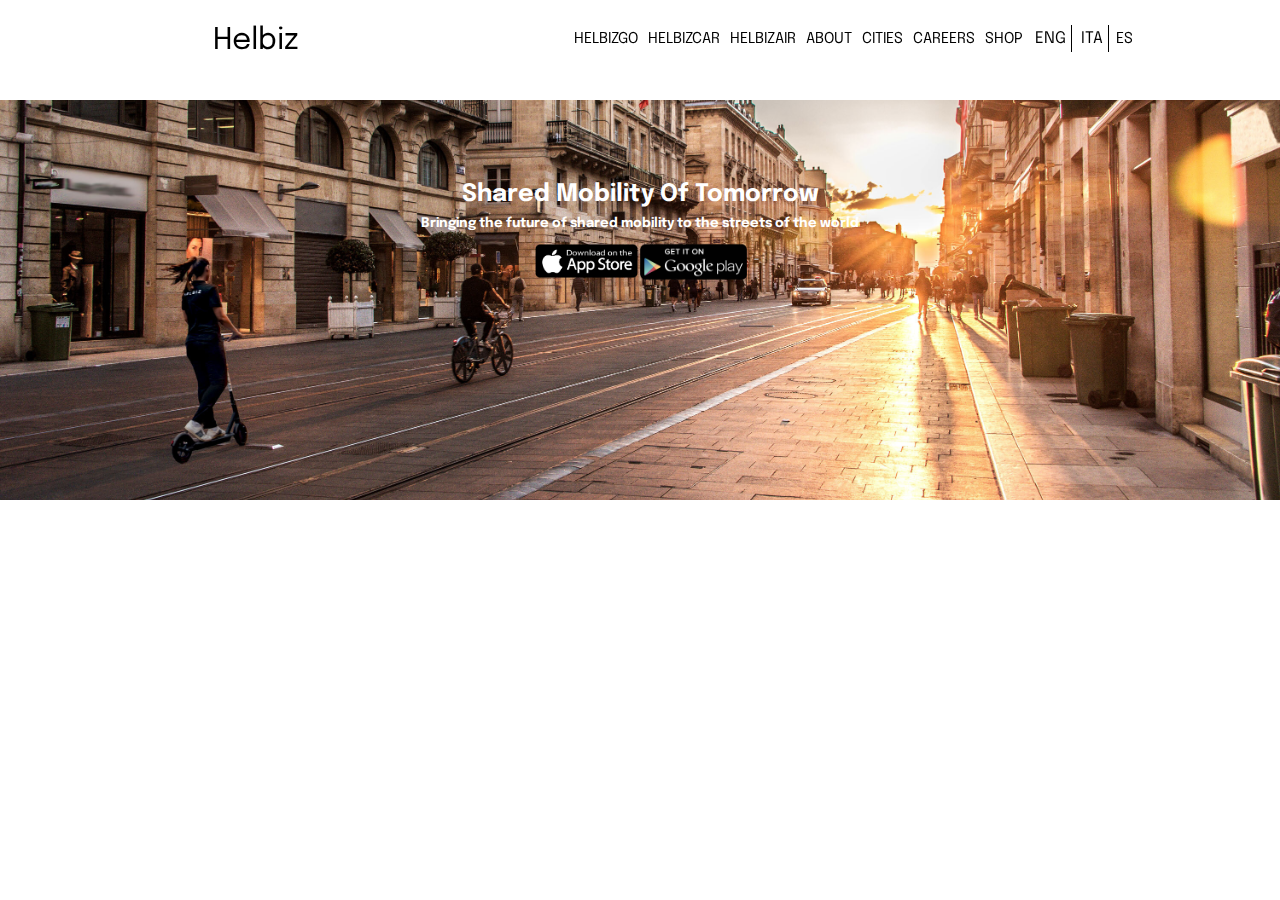
==== index.html @ ba041167 "header jumbotron large" ====
<!DOCTYPE html>
<html lang="en" dir="ltr">
  <head>
    <meta charset="utf-8">
    <meta name="viewport" content="width=device-width, initial-scale=1.0">
    <link rel="stylesheet" href="css/lib/12bool.css">
    <link rel="stylesheet" href="css/style.css">
    <link href="https://fonts.googleapis.com/css2?family=Epilogue:ital,wght@1,300&display=swap" rel="stylesheet">
    <link href="https://fonts.googleapis.com/css2?family=Epilogue:wght@500;700&display=swap" rel="stylesheet">
    <title>Helbiz</title>
  </head>
  <body>

    <!-- inizio -->
    <div class="container-full-width">
      <header>
        <nav id="nav-large" class="centratura1">
          <div class="row">
						<div class="col-xs-3 col-md-3  col-lg-3 ">
              <div id="bottone">
                <a href="#">Helbiz</a>
              </div>
						</div>
						<div class="col-xs-7  col-xs-offset-2 col-md-7 col-md-offset-2 col-lg-7 col-lg-offset-2">
              <div id="list">
                <a href="#listati">HELBIZGO</a>
                <a href="#listati">HELBIZCAR</a>
                <a href="#listati">HELBIZAIR</a>
                <a href="#listati">ABOUT</a>
                <a href="#listati">CITIES</a>
                <a href="#listati">CAREERS</a>
                <a href="#listati">SHOP</a>
                <a href="#listati-bordo">ENG</a>
                <a href="#listati-bordo">ITA</a>
                <a href="#listati">ES</a>
              </div>

            </div>

          </div>
        </nav>

        <!-- jumbotron -->
				<section id="jumbo">
          <div class="row">
						<div class="col-xs-12 col-md-10 col-md-offset-1 col-lg-6 col-lg-offset-3">
              <div id="jumbo-text">
                <h2>Shared Mobility Of Tomorrow</h2>
                <h5>Bringing the future of shared mobility to the streets of the world</h5>
                <div class="row">
                  <div class="col-lg-offset-4 col-lg-2">
                    <div class="jumbo-store">
                      <a href="#store"><img src="img/apple.png" alt="applestore"></a>
                    </div>
                  </div>

                  <div class="col-lg-2">
                    <div class="jumbo-store">
                      <a href="#store"><img src="img/google.png" alt="googleplay"></a>
                    </div>

                  </div>
                </div>
              </div>
            </div>
          </div>
        </section>
      </header>

      <!-- parte principale -->
      <main>

        <!-- sezione prodotti -->
        <section class="centratura2 margin-top">
          <div class="row">
            <div class="col-xs-12  col-md-6  col-lg-6 ">

				    </div>

						<div class="col-xs-12  col-md-6  col-lg-6 ">

			      </div>

					</div>


        </section>


        <!-- sezione smarthphone swipe -->
        <section class="margin-top">
          <div class="row">
            <div class="col-xs-12 col-md-12 col-lg-12">

            </div>

          </div>

          <div class="row">
            <div class="col-xs-12 col-md-12 col-lg-offset-3 col-lg-2">
              <div class="">

              </div>
            </div>

            <div class="col-xs-12 col-md-12 col-lg-2">
              <div class="">

              </div>
            </div>

            <div class="col-xs-12 col-md-12 col-lg-2">



            </div>


          </div>


        </section>

        <!-- sezione pubblicità -->
        <section class="centratura2 margin-top">
          <div class="row">
            <div class="col-xs-12 col-md-12 col-lg-12">

            </div>

            <div class="col-xs-12 col-md-6 col-lg-6">

            </div>

            <div class="col-xs-12 col-md-6 col-lg-6">

            </div>

          </div>
        </section>

        <!-- sezione social -->
        <section class="margin-top">
          <div class="row">
            <div class="col-xs-12 col-md-12 col-lg-12">
              <div class="row">
                <div class="col-xs-offset-2 col-xs-8 col-xs-offset-2 col-md-offset-3 col-md-6 col-md-offset-3 col-lg-offset-4 col-lg-4 col-lg-offset-4">

                </div>
              </div>

            </div>
          </div>
        </section>


        <!-- footer -->
        <footer class="centratura1 margin-top">
          <section>
            <div class="row">
              <div class="col-xs-6 col-md-6 col-lg-3">

              </div>

              <div class="col-xs-6 col-md-6 col-lg-3">

              </div>

              <div class="col-xs-6 col-md-6 col-lg-3">

              </div>

              <div class="col-xs-6 col-md-6 col-lg-3">

              </div>

            </div>

            <div class="row">
              <div class="col-xs-12 col-md-12 col-lg-3">

              </div>

              <div class="col-xs-4 col-md-4 col-lg-3">

              </div>

              <div class="col-xs-4 col-md-4 col-lg-3">

              </div>

              <div class="col-xs-4 col-md-4 col-lg-3">

              </div>

            </div>

            <div class="row">
              <div class="col-xs-offset-4 col-xs-2 col-md-offset-4 col-md-2 col-lg-offset-4 col-lg-2 ">

              </div>

              <div class="col-xs-2 col-md-2 col-lg-2 ">

              </div>

            </div>

          </section>
        </footer>

        <!-- fine -->

      </main>

    </div>

  </body>
</html>
---- css/lib/12bool.css ----
/* regole generali container */

.container {
  max-width: 1170px;
  margin: 0 auto;
}

.container-full-width {
  width: 100%;
}

/* regole clearfix, da aplplicare ad ogni .row */

.row::after {
  content: "";
  display: table;
  clear: both;
}


/* regole generali float per ogni colonna */
[class*="col-"] {
  float: left;
}

@media all and (max-width: 768px){
 .col-xs-1 {
   width: calc((100% / 12) * 1);
  }

 .col-xs-2 {
   width: calc((100% / 12) * 2);
  }

 .col-xs-3 {
   width: calc((100% / 12) * 3);
  }

 .col-xs-4 {
   width: calc((100% / 12) * 4);
  }

 .col-xs-5 {
   width: calc((100% / 12) * 5);
  }

 .col-xs-6 {
   width: calc((100% / 12) * 6);
  }

 .col-xs-7 {
   width: calc((100% / 12) * 7);
  }

 .col-xs-8 {
   width: calc((100% / 12) * 8);
  }

 .col-xs-9 {
   width: calc((100% / 12) * 9);
  }

 .col-xs-10 {
   width: calc((100% / 12) * 10);
  }

 .col-xs-11 {
   width: calc((100% / 12) * 11);
  }

 .col-xs-12 {
   width: calc((100% / 12) * 12);
  }



 /* regole di offset */

 .col-xs-offset-1 {
   margin-left: calc((100% / 12) * 1);
  }

 .col-xs-offset-2 {
   margin-left: calc((100% / 12) * 2);
  }

 .col-xs-offset-3 {
   margin-left: calc((100% / 12) * 3);
  }

 .col-xs-offset-4 {
   margin-left: calc((100% / 12) * 4);
  }

 .col-xs-offset-5 {
   margin-left: calc((100% / 12) * 5);
  }

 .col-xs-offset-6 {
   margin-left: calc((100% / 12) * 6);
  }

 .col-xs-offset-7 {
   margin-left: calc((100% / 12) * 7);
  }

 .col-xs-offset-8 {
   margin-left: calc((100% / 12) * 8);
  }

 .col-xs-offset-9 {
   margin-left: calc((100% / 12) * 9);
  }

 .col-xs-offset-10 {
   margin-left: calc((100% / 12) * 10);
  }

 .col-xs-offset-11 {
   margin-left: calc((100% / 12) * 11);
  }

 .col-xs-offset-12 {
   margin-left: calc((100% / 12) * 12);
  }

}

 /* media query md */
 @media all and (min-width: 769px) and (max-width: 992px){

   .col-md-1 {
     width: calc((100% / 12) * 1);
   }

   .col-md-2 {
     width: calc((100% / 12) * 2);
   }

   .col-md-3 {
     width: calc((100% / 12) * 3);
   }

   .col-md-4 {
     width: calc((100% / 12) * 4);
   }

   .col-md-5 {
     width: calc((100% / 12) * 5);
   }

   .col-md-6 {
     width: calc((100% / 12) * 6);
   }

   .col-md-7 {
     width: calc((100% / 12) * 7);
   }

   .col-md-8 {
     width: calc((100% / 12) * 8);
   }

   .col-md-9 {
     width: calc((100% / 12) * 9);
   }

   .col-md-10 {
     width: calc((100% / 12) * 10);
   }

   .col-md-11 {
     width: calc((100% / 12) * 11);
   }

   .col-md-12 {
     width: calc((100% / 12) * 12);
   }



   /* regole di offset md */

   .col-md-offset-1 {
     margin-left: calc((100% / 12) * 1);
   }

   .col-md-offset-2 {
     margin-left: calc((100% / 12) * 2);
   }

   .col-md-offset-3 {
     margin-left: calc((100% / 12) * 3);
   }

   .col-md-offset-4 {
     margin-left: calc((100% / 12) * 4);
   }

   .col-md-offset-5 {
     margin-left: calc((100% / 12) * 5);
   }

   .col-md-offset-6 {
     margin-left: calc((100% / 12) * 6);
   }

   .col-md-offset-7 {
     margin-left: calc((100% / 12) * 7);
   }

   .col-md-offset-8 {
     margin-left: calc((100% / 12) * 8);
   }

   .col-md-offset-9 {
     margin-left: calc((100% / 12) * 9);
   }

   .col-md-offset-10 {
     margin-left: calc((100% / 12) * 10);
   }

   .col-md-offset-11 {
     margin-left: calc((100% / 12) * 11);
   }

   .col-md-offset-12 {
     margin-left: calc((100% / 12) * 12);
   }

}
  /* media query lg*/

  @media all and (min-width: 993px){

  .col-lg-1 {
    width: calc((100% / 12) * 1);
  }

  .col-lg-2 {
    width: calc((100% / 12) * 2);
  }

  .col-lg-3 {
    width: calc((100% / 12) * 3);
  }

  .col-lg-4 {
    width: calc((100% / 12) * 4);
  }

  .col-lg-5 {
    width: calc((100% / 12) * 5);
  }

  .col-lg-6 {
    width: calc((100% / 12) * 6);
  }

  .col-lg-7 {
    width: calc((100% / 12) * 7);
  }

  .col-lg-8 {
    width: calc((100% / 12) * 8);
  }

  .col-lg-9 {
    width: calc((100% / 12) * 9);
  }


  .col-lg-10 {
    width: calc((100% / 12) * 10);
  }

  .col-lg-11 {
    width: calc((100% / 12) * 11);
  }

  .col-lg-12 {
    width: calc((100% / 12) * 12);
  }


  /* regole di offset lg */
  .col-lg-offset-1 {
    margin-left: calc((100% / 12) * 1);
  }

  .col-lg-offset-2 {
    margin-left: calc((100% / 12) * 2);
  }

  .col-lg-offset-3 {
    margin-left: calc((100% / 12) * 3);
  }

  .col-lg-offset-4 {
    margin-left: calc((100% / 12) * 4);
  }

  .col-lg-offset-5 {
    margin-left: calc((100% / 12) * 5);
  }

  .col-lg-offset-6 {
    margin-left: calc((100% / 12) * 6);
  }

  .col-lg-offset-7 {
    margin-left: calc((100% / 12) * 7);
  }

  .col-lg-offset-8 {
    margin-left: calc((100% / 12) * 8);
  }

  .col-lg-offset-9 {
    margin-left: calc((100% / 12) * 9);
  }

  .col-lg-offset-10 {
    margin-left: calc((100% / 12) * 10);
  }

  .col-lg-offset-11 {
    margin-left: calc((100% / 12) * 11);
  }

  .col-lg-offset-12 {
    margin-left: calc((100% / 12) * 12);
  }

}
---- css/style.css ----
*{
  margin: 0;
  padding: 0;
  box-sizing: border-box;
}

body {
  font-family: 'Epilogue', sans-serif
}
/* debug */
[class*="col-"] {
  /* background-color: pink; */
  /* min-height: 100px; */
  /* border: 1px solid black; */
}

/* per centrare footer e header */
.centratura1{
  padding: 0 10%;
}

.centratura2 {
  padding: 0 5%;
}

.margin-top{
  margin-top: 3%;
}

/* nav fisso */
#nav-large {
  position: fixed;
  top: 0;
  left: 0;
  width: 100%;
  z-index: 900;
}


/* Header */

/* per nav fisso */
header {
  padding-top: 100px;
}

/* link helbiz */

#bottone {
  padding-top: 25px;
  font-size: 30px;
  text-align: center;
}

a {
  text-decoration: none;
  color: black;
  font-family: 'Epilogue', sans-serif;
}

#list {
  padding-top: 30px;
  text-align: center;
}

a[href="#listati"] {
  margin: 0 3px;
  font-size: 15px;
}

a[href="#listati-bordo"] {
  border-right: 1px solid black;
  padding: 5px;
}

/* jumbotron */
#jumbo {
  padding-top: 50px;
  min-height: 400px;
  background-image: url("../img/jumbo.jpg");
  background-size: cover;
  background-position: center;
}

#jumbo-text {
  color: white;
  text-align: center;
  margin: 5% 0;
}

#jumbo-text h5 {
  margin-top: 10px;
}

.jumbo-store {
  margin: 10% 0;
}
a[href="#store"] > img {
  max-width: 100%;
}
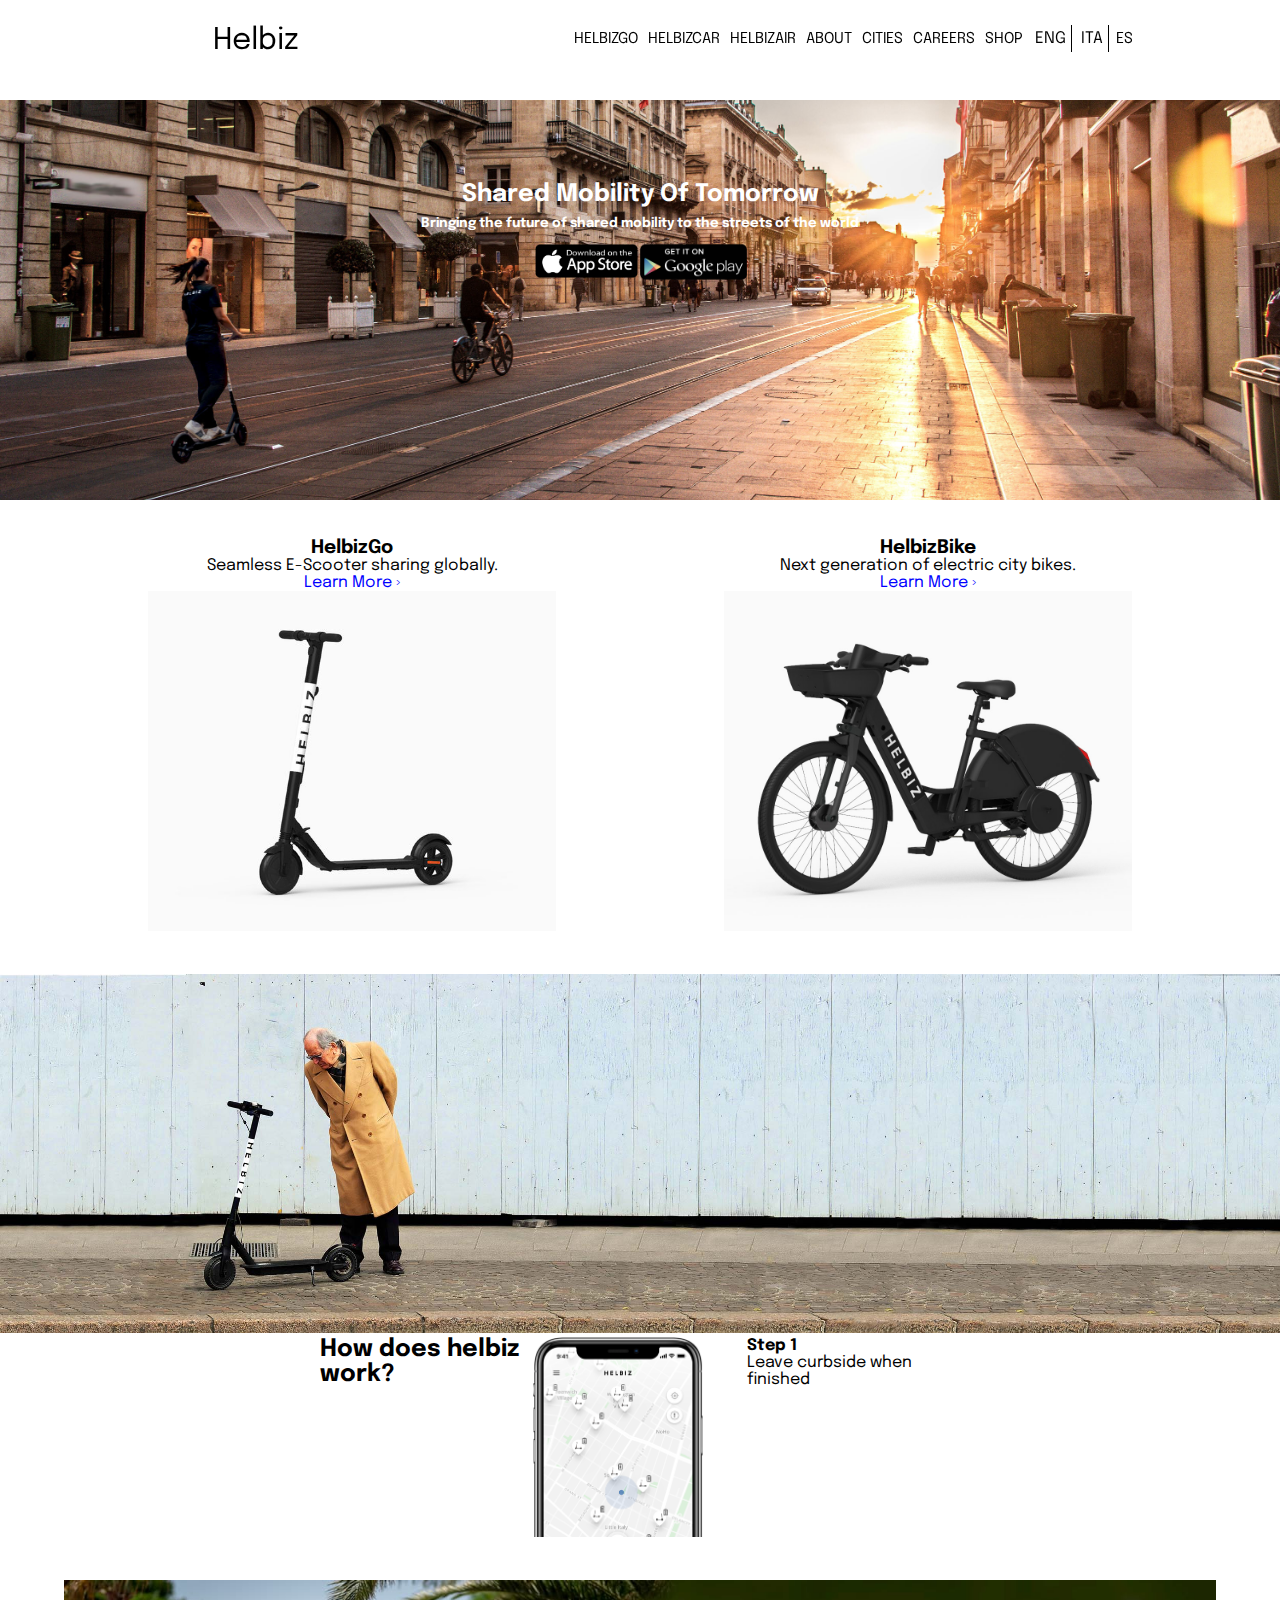
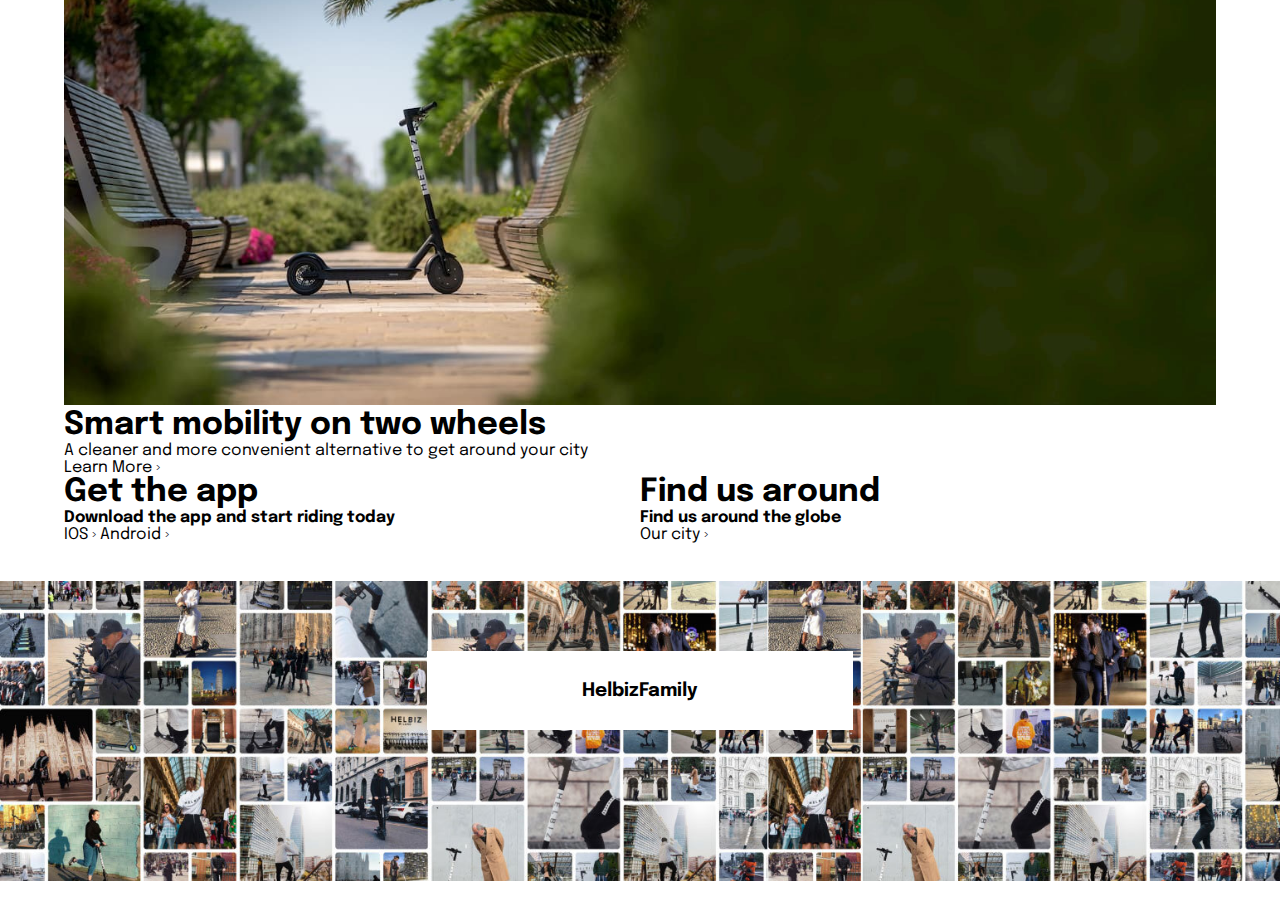
==== commit fa1321a8: "parte pubblicità, social e prodotti generale" ====
--- a/index.html
+++ b/index.html
@@ -74,10 +74,22 @@
         <section class="centratura2 margin-top">
           <div class="row">
             <div class="col-xs-12  col-md-6  col-lg-6 ">
+              <div class="prodotti">
+                <h3>HelbizGo</h3>
+                <span>Seamless E-Scooter sharing globally.</span>
+                <a href="#prodotti">Learn More &rsaquo;</a>
+                <img src="img/monopattino.jpg" alt="helbizgo">
+              </div>
 
 				    </div>
 
 						<div class="col-xs-12  col-md-6  col-lg-6 ">
+              <div class="prodotti">
+                <h3>HelbizBike</h3>
+                <span>Next generation of electric city bikes.</span>
+                <a href="#prodotti">Learn More &rsaquo;</a>
+                <img src="img/bici.jpg" alt="HelbizBike">
+              </div>
 
 			      </div>
 
@@ -91,6 +103,9 @@
         <section class="margin-top">
           <div class="row">
             <div class="col-xs-12 col-md-12 col-lg-12">
+              <div id="phone-swipe-top">
+                <img src="img/anziano.jpg" alt="HelbizGo">
+              </div>
 
             </div>
 
@@ -98,26 +113,26 @@
 
           <div class="row">
             <div class="col-xs-12 col-md-12 col-lg-offset-3 col-lg-2">
-              <div class="">
-
+              <div class="phone-swipe">
+                <h2>How does helbiz work?</h2>
               </div>
             </div>
 
             <div class="col-xs-12 col-md-12 col-lg-2">
-              <div class="">
-
+              <div class="phone-swipe">
+                <img src="img/iphone.png" alt="iphone-helbiz">
               </div>
             </div>
 
             <div class="col-xs-12 col-md-12 col-lg-2">
-
-
-
-            </div>
-
-
-          </div>
-
+              <div class="phone-swipe">
+                <h4>Step 1</h4>
+                <span>Leave curbside when finished</span>
+              </div>
+
+            </div>
+
+          </div>
 
         </section>
 
@@ -125,14 +140,34 @@
         <section class="centratura2 margin-top">
           <div class="row">
             <div class="col-xs-12 col-md-12 col-lg-12">
+              <div id="pubblicità-top">
+                <img src="img/scooter.jpg" alt="HelbizGo">
+                <div class="pubblicità-text">
+                  <h1>Smart mobility on two wheels</h1>
+                  <p>A cleaner and more convenient alternative to get around your city
+                  </p>
+                  <a href="#pubblicità">Learn More &rsaquo;</a>
+                </div>
+              </div>
 
             </div>
 
             <div class="col-xs-12 col-md-6 col-lg-6">
+              <div class="pubblicità-bottom">
+                <h1>Get the app</h1>
+                <h4>Download the app and start riding today</h4>
+                <a href="#pubblicità">IOS &rsaquo;</a>
+                <a href="#pubblicità">Android &rsaquo;</a>
+              </div>
 
             </div>
 
             <div class="col-xs-12 col-md-6 col-lg-6">
+              <div class="pubblicità-bottom">
+                <h1>Find us around</h1>
+                <h4>Find us around the globe</h4>
+                <a href="#pubblicità">Our city &rsaquo;</a>
+              </div>
 
             </div>
 
@@ -142,10 +177,16 @@
         <!-- sezione social -->
         <section class="margin-top">
           <div class="row">
-            <div class="col-xs-12 col-md-12 col-lg-12">
-              <div class="row">
+            <!-- <div class="col-xs-12 col-md-12 col-lg-12">
+              <div id="pachwork">
+                <img src="img/pachwork.jpg" alt="Helbizfamily">
+              </div> -->
+              <div class="row pachwork">
                 <div class="col-xs-offset-2 col-xs-8 col-xs-offset-2 col-md-offset-3 col-md-6 col-md-offset-3 col-lg-offset-4 col-lg-4 col-lg-offset-4">
-
+                  <div class="pachwork-text">
+                    <h3> HelbizFamily</h3>
+                    <!-- inserire icone social -->
+                  </div>
                 </div>
               </div>
 
--- a/css/style.css
+++ b/css/style.css
@@ -98,3 +98,49 @@
 a[href="#store"] > img {
   max-width: 100%;
 }
+
+.prodotti {
+  text-align: center;
+}
+
+a[href="#prodotti"] {
+  display: block;
+  color: blue;
+}
+
+.prodotti > img {
+  max-height: 340px;
+}
+
+/* section phone swipe */
+
+#phone-swipe-top > img {
+  max-width: 100%;
+}
+.phone-swipe > img {
+  max-height: 200px;
+}
+
+
+/* sezione pubblicità */
+
+#pubblicità-top > img {
+  max-width: 100%;
+}
+
+
+/* sezione pachwork */
+
+.pachwork{
+  background-image: url("../img/pachwork.jpg");
+  background-position: center;
+  background-size: cover;
+  height: 300px;
+}
+
+.pachwork-text {
+  background-color: white;
+  margin-top: 70px;
+  padding: 30px 0;
+  text-align: center;
+}
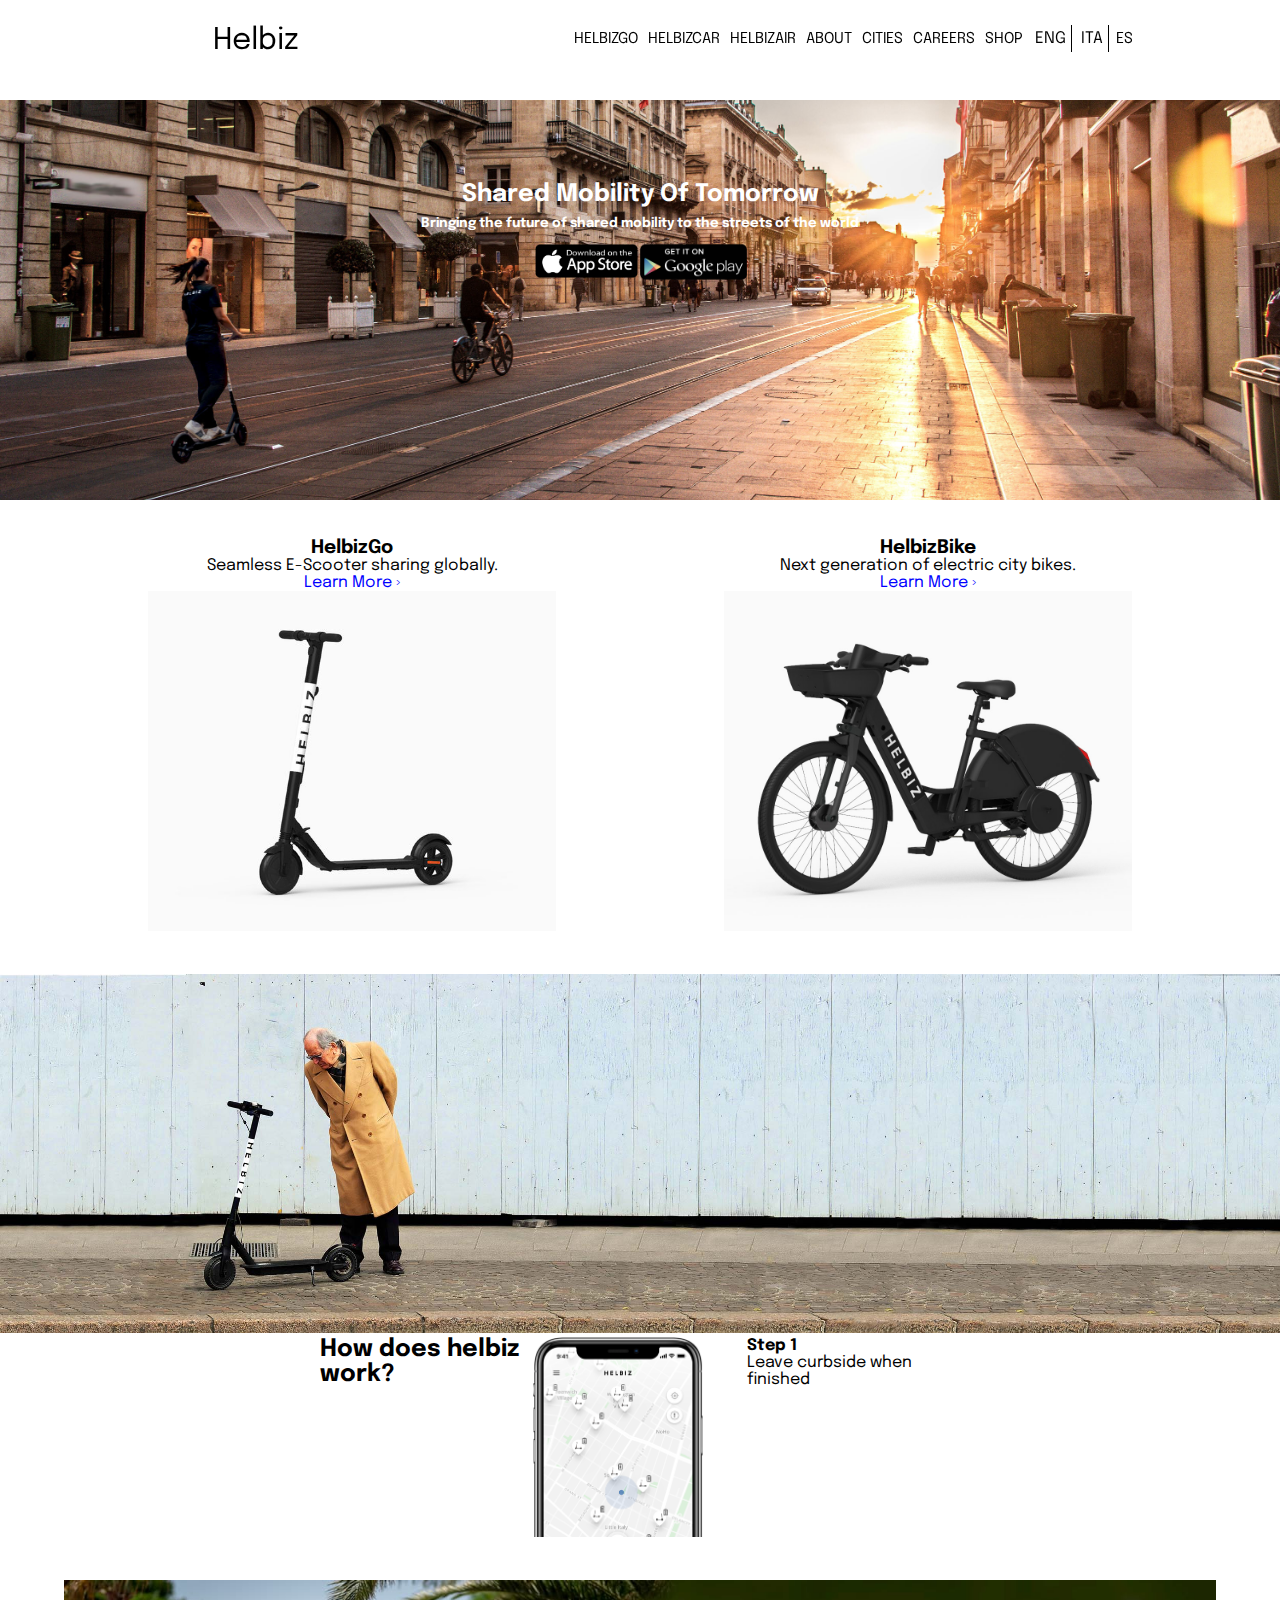
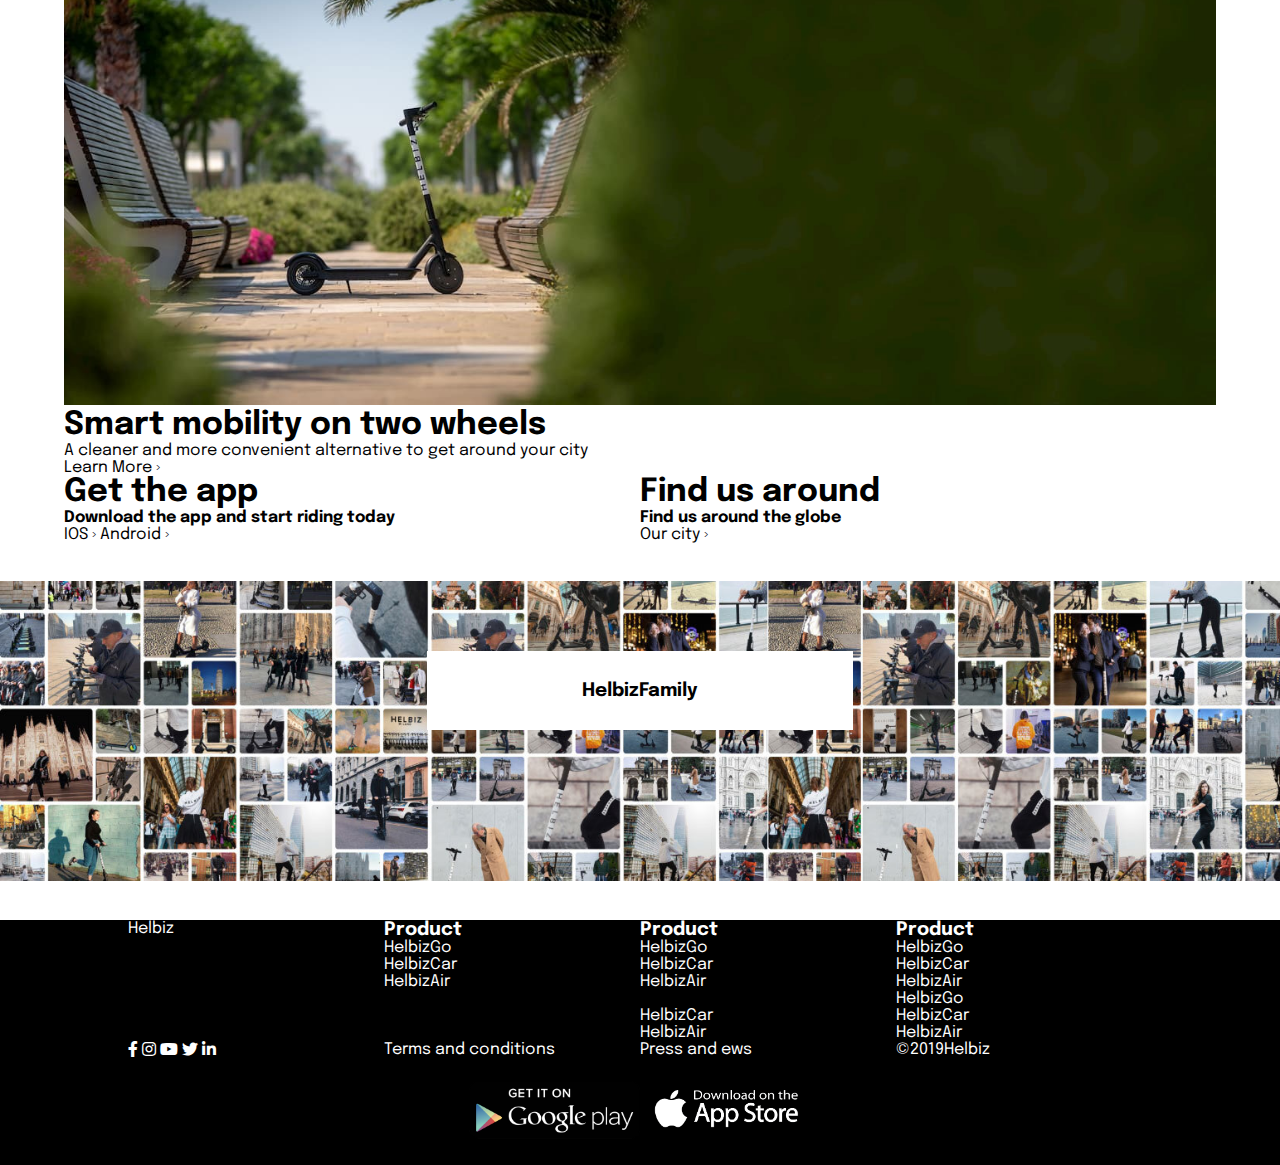
==== commit f0007af5: "footer generale" ====
--- a/index.html
+++ b/index.html
@@ -7,6 +7,7 @@
     <link rel="stylesheet" href="css/style.css">
     <link href="https://fonts.googleapis.com/css2?family=Epilogue:ital,wght@1,300&display=swap" rel="stylesheet">
     <link href="https://fonts.googleapis.com/css2?family=Epilogue:wght@500;700&display=swap" rel="stylesheet">
+        <link rel="stylesheet" href="https://cdnjs.cloudflare.com/ajax/libs/font-awesome/5.13.0/css/all.min.css">
     <title>Helbiz</title>
   </head>
   <body>
@@ -200,18 +201,45 @@
           <section>
             <div class="row">
               <div class="col-xs-6 col-md-6 col-lg-3">
-
-              </div>
-
-              <div class="col-xs-6 col-md-6 col-lg-3">
-
-              </div>
-
-              <div class="col-xs-6 col-md-6 col-lg-3">
-
-              </div>
-
-              <div class="col-xs-6 col-md-6 col-lg-3">
+                <div id="bottone-footer">
+                  <a href="#footer-button">Helbiz</a>
+                </div>
+              </div>
+
+              <div class="col-xs-6 col-md-6 col-lg-3">
+                <div class="footer-list">
+                  <h3>Product</h3>
+                  <a href="#lista2">HelbizGo</a>
+                  <a href="#lista2">HelbizCar</a>
+                  <a href="#lista2">HelbizAir</a>
+
+                </div>
+
+              </div>
+
+              <div class="col-xs-6 col-md-6 col-lg-3">
+                <div class="footer-list">
+                  <h3>Product</h3>
+                  <a href="#lista2">HelbizGo</a>
+                  <a href="#lista2">HelbizCar</a>
+                  <a href="#lista2">HelbizAir</a>
+                  <a href="lista2">HelbizGo</a>
+                  <a href="#lista2">HelbizCar</a>
+                  <a href="#lista2">HelbizAir</a>
+                </div>
+
+              </div>
+
+              <div class="col-xs-6 col-md-6 col-lg-3">
+                <div class="footer-list">
+                  <h3>Product</h3>
+                  <a href="#lista2">HelbizGo</a>
+                  <a href="#lista2">HelbizCar</a>
+                  <a href="#lista2">HelbizAir</a>
+                  <a href="#lista2">HelbizGo</a>
+                  <a href="#lista2">HelbizCar</a>
+                  <a href="#lista2">HelbizAir</a>
+                </div>
 
               </div>
 
@@ -219,30 +247,40 @@
 
             <div class="row">
               <div class="col-xs-12 col-md-12 col-lg-3">
-
+                <div>
+                  <i class="fab fa-facebook-f"></i>
+                  <i class="fab fa-instagram"></i>
+                  <i class="fab fa-youtube"></i>
+                  <i class="fab fa-twitter"></i>
+                  <i class="fab fa-linkedin-in"></i>
+                </div>
               </div>
 
               <div class="col-xs-4 col-md-4 col-lg-3">
-
+                <a href="#lista3">Terms and conditions</a>
               </div>
 
               <div class="col-xs-4 col-md-4 col-lg-3">
-
+                <a href="#lista3">Press and ews</a>
               </div>
 
               <div class="col-xs-4 col-md-4 col-lg-3">
-
+                <a href="#lista3">&copy;2019Helbiz</a>
               </div>
 
             </div>
 
             <div class="row">
               <div class="col-xs-offset-4 col-xs-2 col-md-offset-4 col-md-2 col-lg-offset-4 col-lg-2 ">
-
+                <div class="jumbo-store">
+                  <a href="#store"><img src="img/google.png" alt="googleplay"></a>
+                </div>
               </div>
 
               <div class="col-xs-2 col-md-2 col-lg-2 ">
-
+                <div class="jumbo-store">
+                  <a href="#store"><img src="img/apple.png" alt="applestore"></a>
+                </div>
               </div>
 
             </div>
--- a/css/style.css
+++ b/css/style.css
@@ -144,3 +144,22 @@
   padding: 30px 0;
   text-align: center;
 }
+
+/* footer */
+footer {
+  background-color: black;
+  color: white;
+}
+a[href="#footer-button"] {
+  color: white;
+}
+
+a[href="#lista2"] {
+  display: block;
+  color: white;
+}
+
+a[href="#lista3"] {
+  color: white;
+  
+}
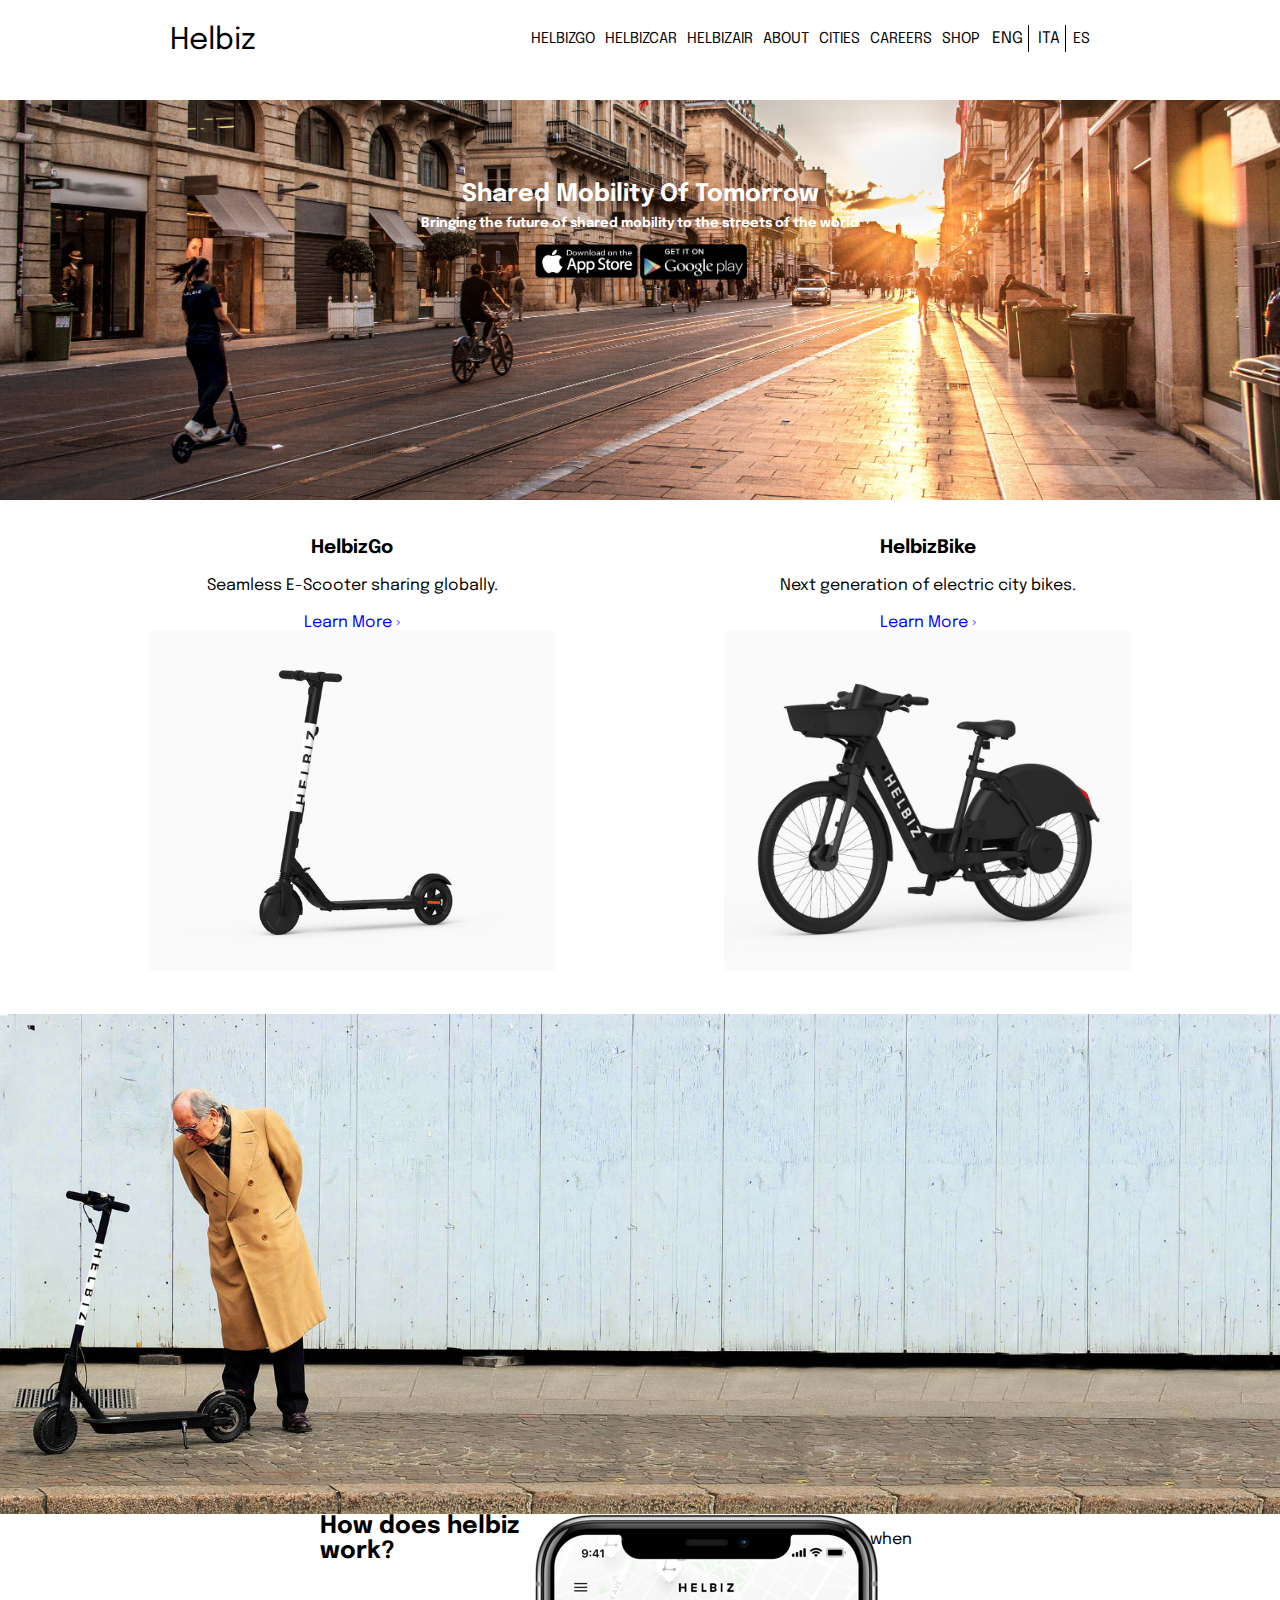
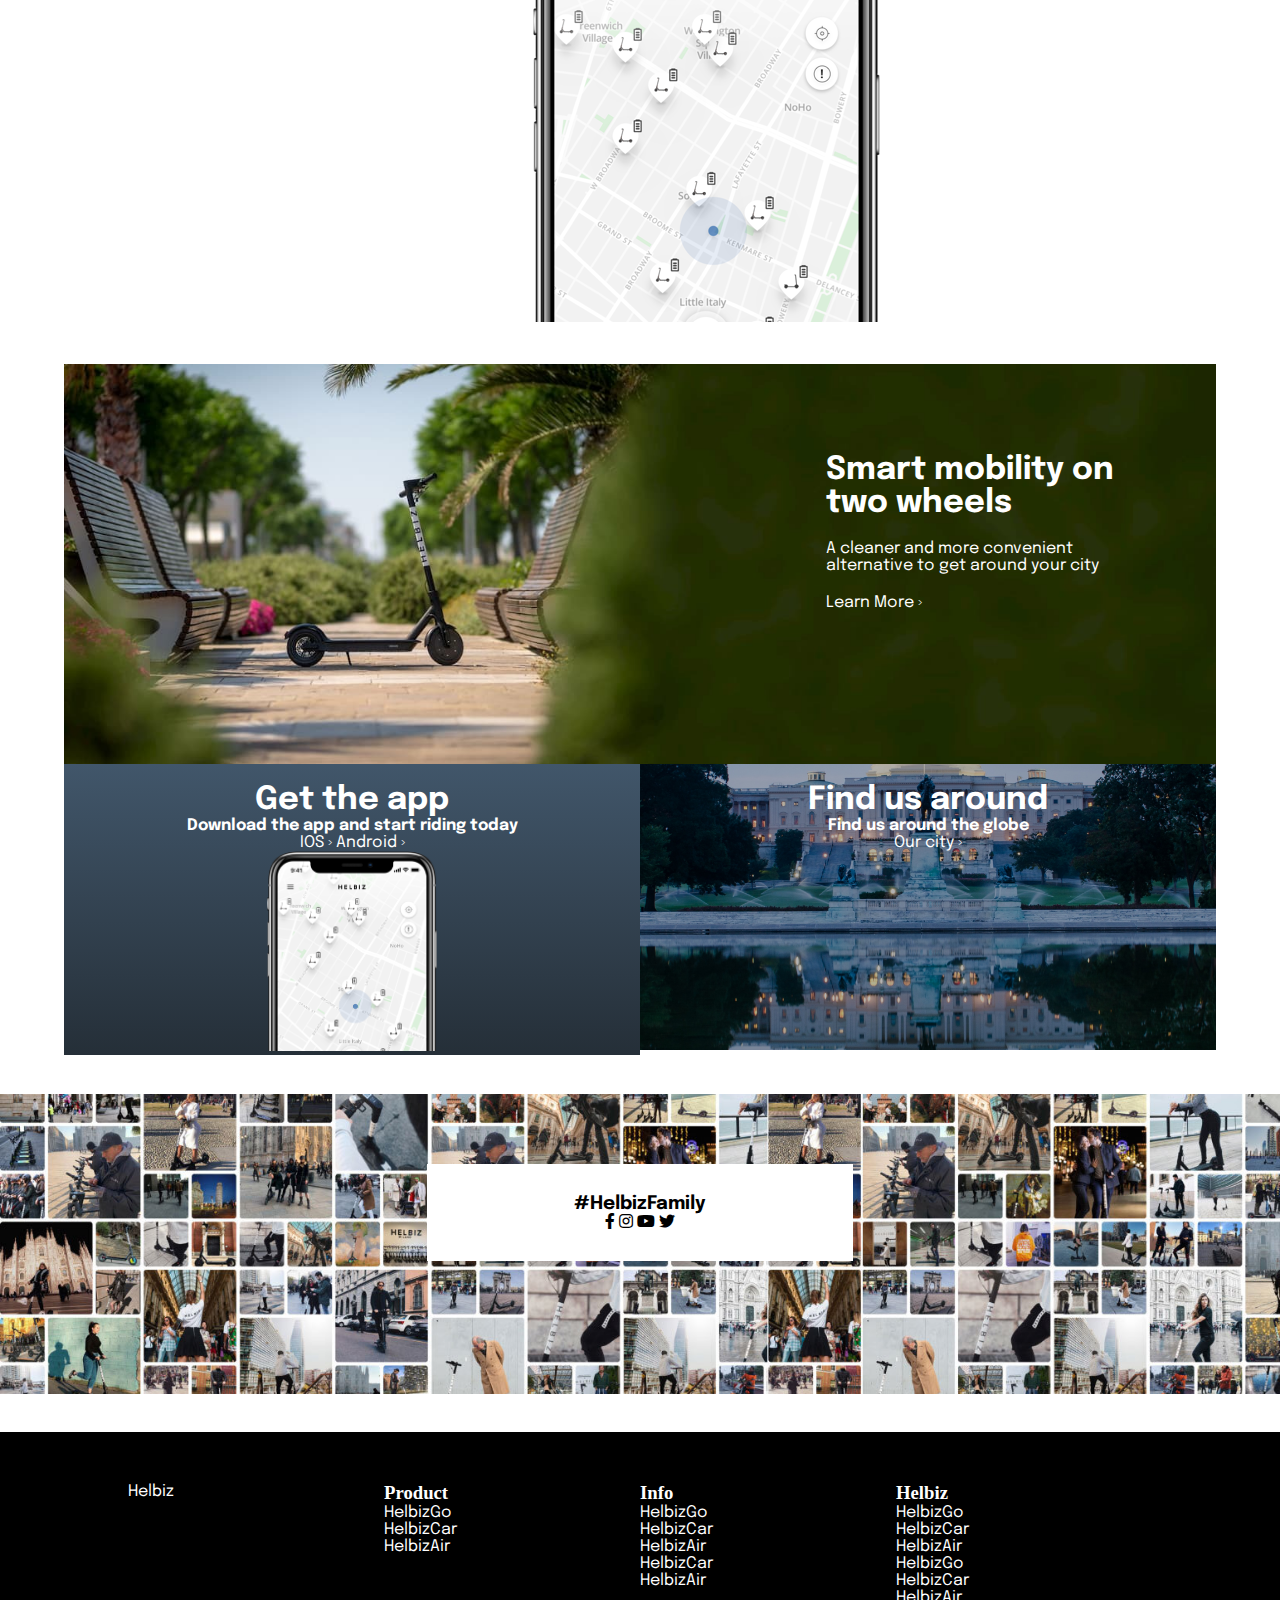
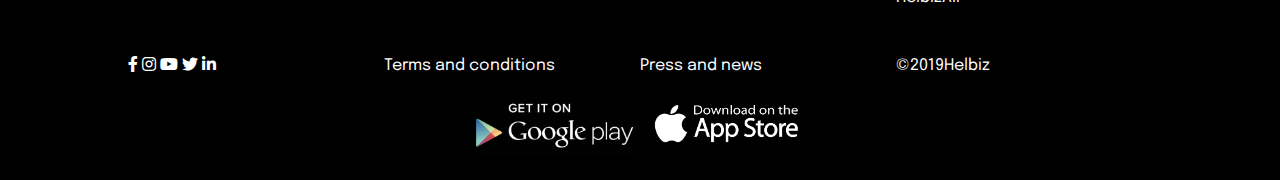
==== commit c2b1d882: "aggiustamenti vari" ====
--- a/index.html
+++ b/index.html
@@ -17,12 +17,12 @@
       <header>
         <nav id="nav-large" class="centratura1">
           <div class="row">
-						<div class="col-xs-3 col-md-3  col-lg-3 ">
+						<div class="col-xs-2 col-md-2  col-lg-2 ">
               <div id="bottone">
                 <a href="#">Helbiz</a>
               </div>
 						</div>
-						<div class="col-xs-7  col-xs-offset-2 col-md-7 col-md-offset-2 col-lg-7 col-lg-offset-2">
+						<div class="col-xs-8  col-xs-offset-2 col-md-8 col-md-offset-2 col-lg-8 col-lg-offset-2">
               <div id="list">
                 <a href="#listati">HELBIZGO</a>
                 <a href="#listati">HELBIZCAR</a>
@@ -105,7 +105,6 @@
           <div class="row">
             <div class="col-xs-12 col-md-12 col-lg-12">
               <div id="phone-swipe-top">
-                <img src="img/anziano.jpg" alt="HelbizGo">
               </div>
 
             </div>
@@ -114,19 +113,19 @@
 
           <div class="row">
             <div class="col-xs-12 col-md-12 col-lg-offset-3 col-lg-2">
-              <div class="phone-swipe">
+              <div class="phone-swipe-left">
                 <h2>How does helbiz work?</h2>
               </div>
             </div>
 
             <div class="col-xs-12 col-md-12 col-lg-2">
-              <div class="phone-swipe">
+              <div class="phone-swipe-center">
                 <img src="img/iphone.png" alt="iphone-helbiz">
               </div>
             </div>
 
             <div class="col-xs-12 col-md-12 col-lg-2">
-              <div class="phone-swipe">
+              <div class="phone-swipe-right">
                 <h4>Step 1</h4>
                 <span>Leave curbside when finished</span>
               </div>
@@ -142,29 +141,40 @@
           <div class="row">
             <div class="col-xs-12 col-md-12 col-lg-12">
               <div id="pubblicità-top">
-                <img src="img/scooter.jpg" alt="HelbizGo">
-                <div class="pubblicità-text">
-                  <h1>Smart mobility on two wheels</h1>
-                  <p>A cleaner and more convenient alternative to get around your city
-                  </p>
-                  <a href="#pubblicità">Learn More &rsaquo;</a>
-                </div>
+                <div class="row">
+                  <div class="col-lg-offset-7 col-lg-5">
+                    <div class="pubblicità-text">
+                      <h1>Smart mobility on two wheels</h1>
+                      <p>A cleaner and more convenient alternative to get around your city
+                      </p>
+                      <a href="#pubblicità">Learn More &rsaquo;</a>
+                    </div>
+                  </div>
+                </div>
+
               </div>
 
             </div>
 
             <div class="col-xs-12 col-md-6 col-lg-6">
-              <div class="pubblicità-bottom">
+              <div class="pubblicità-bottom left">
                 <h1>Get the app</h1>
                 <h4>Download the app and start riding today</h4>
                 <a href="#pubblicità">IOS &rsaquo;</a>
                 <a href="#pubblicità">Android &rsaquo;</a>
+                <div class="row">
+                  <div class="col-xs-12 col-md-12 col-lg-12">
+                    <div id="iphone">
+                      <img src="img/iphone.png" alt="">
+                    </div>
+                  </div>
+                </div>
               </div>
 
             </div>
 
             <div class="col-xs-12 col-md-6 col-lg-6">
-              <div class="pubblicità-bottom">
+              <div class="pubblicità-bottom right">
                 <h1>Find us around</h1>
                 <h4>Find us around the globe</h4>
                 <a href="#pubblicità">Our city &rsaquo;</a>
@@ -178,15 +188,14 @@
         <!-- sezione social -->
         <section class="margin-top">
           <div class="row">
-            <!-- <div class="col-xs-12 col-md-12 col-lg-12">
-              <div id="pachwork">
-                <img src="img/pachwork.jpg" alt="Helbizfamily">
-              </div> -->
               <div class="row pachwork">
                 <div class="col-xs-offset-2 col-xs-8 col-xs-offset-2 col-md-offset-3 col-md-6 col-md-offset-3 col-lg-offset-4 col-lg-4 col-lg-offset-4">
                   <div class="pachwork-text">
-                    <h3> HelbizFamily</h3>
-                    <!-- inserire icone social -->
+                    <h3> &num;HelbizFamily</h3>
+                    <i class="fab fa-facebook-f"></i>
+                    <i class="fab fa-instagram"></i>
+                    <i class="fab fa-youtube"></i>
+                    <i class="fab fa-twitter"></i>
                   </div>
                 </div>
               </div>
@@ -199,7 +208,7 @@
         <!-- footer -->
         <footer class="centratura1 margin-top">
           <section>
-            <div class="row">
+            <div class="row padding-footer">
               <div class="col-xs-6 col-md-6 col-lg-3">
                 <div id="bottone-footer">
                   <a href="#footer-button">Helbiz</a>
@@ -219,11 +228,10 @@
 
               <div class="col-xs-6 col-md-6 col-lg-3">
                 <div class="footer-list">
-                  <h3>Product</h3>
+                  <h3>Info</h3>
                   <a href="#lista2">HelbizGo</a>
                   <a href="#lista2">HelbizCar</a>
                   <a href="#lista2">HelbizAir</a>
-                  <a href="lista2">HelbizGo</a>
                   <a href="#lista2">HelbizCar</a>
                   <a href="#lista2">HelbizAir</a>
                 </div>
@@ -232,7 +240,7 @@
 
               <div class="col-xs-6 col-md-6 col-lg-3">
                 <div class="footer-list">
-                  <h3>Product</h3>
+                  <h3>Helbiz</h3>
                   <a href="#lista2">HelbizGo</a>
                   <a href="#lista2">HelbizCar</a>
                   <a href="#lista2">HelbizAir</a>
@@ -245,7 +253,7 @@
 
             </div>
 
-            <div class="row">
+            <div class="row padding-footer">
               <div class="col-xs-12 col-md-12 col-lg-3">
                 <div>
                   <i class="fab fa-facebook-f"></i>
@@ -261,7 +269,7 @@
               </div>
 
               <div class="col-xs-4 col-md-4 col-lg-3">
-                <a href="#lista3">Press and ews</a>
+                <a href="#lista3">Press and news</a>
               </div>
 
               <div class="col-xs-4 col-md-4 col-lg-3">
--- a/css/style.css
+++ b/css/style.css
@@ -4,15 +4,18 @@
   box-sizing: border-box;
 }
 
-body {
-  font-family: 'Epilogue', sans-serif
-}
+.container-full-width {
+  font-family: 'Epilogue', sans-serif;
+}
+
 /* debug */
 [class*="col-"] {
   /* background-color: pink; */
   /* min-height: 100px; */
   /* border: 1px solid black; */
 }
+
+
 
 /* per centrare footer e header */
 .centratura1{
@@ -34,6 +37,7 @@
   left: 0;
   width: 100%;
   z-index: 900;
+  background-color: white;
 }
 
 
@@ -103,6 +107,11 @@
   text-align: center;
 }
 
+.prodotti span {
+  display: block;
+  margin: 20px 0;
+}
+
 a[href="#prodotti"] {
   display: block;
   color: blue;
@@ -114,20 +123,62 @@
 
 /* section phone swipe */
 
-#phone-swipe-top > img {
-  max-width: 100%;
-}
-.phone-swipe > img {
-  max-height: 200px;
+#phone-swipe-top  {
+  background-image: url("../img/anziano.jpg");
+  height:500px;
+  background-position: bottom;
+  background-size: cover;
+}
+
+.phone-swipe-center {
+  position: relative;
 }
 
 
 /* sezione pubblicità */
 
-#pubblicità-top > img {
-  max-width: 100%;
-}
-
+#pubblicità-top {
+  background-image: url("../img/scooter.jpg");
+  background-size: cover;
+  background-position: center;
+  height: 400px;
+}
+
+.pubblicità-text {
+  padding: 90px;
+  color: white;
+}
+
+.pubblicità-text p {
+  margin: 20px 0;
+}
+
+.pubblicità-bottom {
+  text-align: center;
+  color: white;
+  padding-top: 20px;
+}
+.left {
+    background: linear-gradient(#41566a,#252f38);
+}
+
+.right {
+  background-image: url("../img/city.jpg");
+  background-size: cover;
+  background-position: center;
+  height: 286px;
+}
+
+a[href="#pubblicità"] {
+  color: white;
+}
+
+#iphone {
+  text-align: center;
+}
+#iphone > img {
+  height: 200px;
+}
 
 /* sezione pachwork */
 
@@ -150,6 +201,11 @@
   background-color: black;
   color: white;
 }
+
+.padding-footer {
+  padding-top: 50px;
+}
+
 a[href="#footer-button"] {
   color: white;
 }
@@ -161,5 +217,5 @@
 
 a[href="#lista3"] {
   color: white;
-  
-}
+
+}
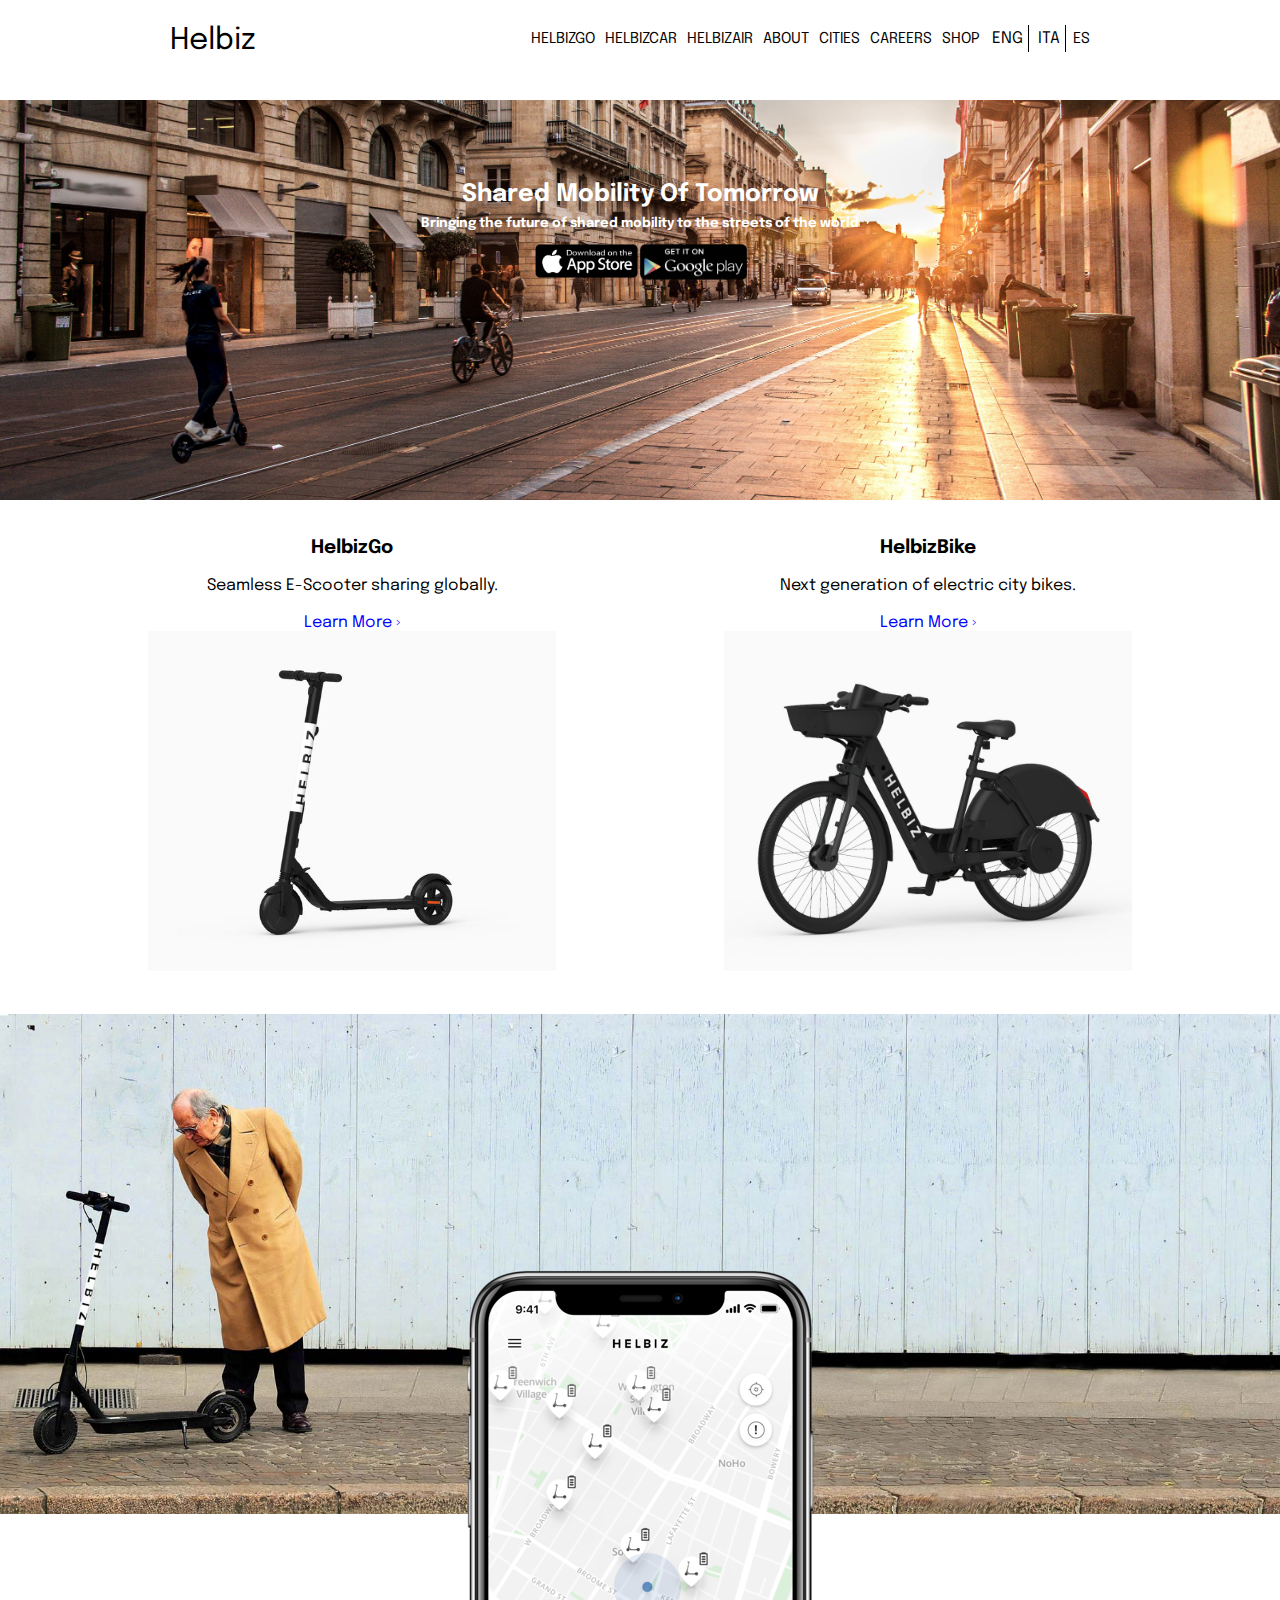
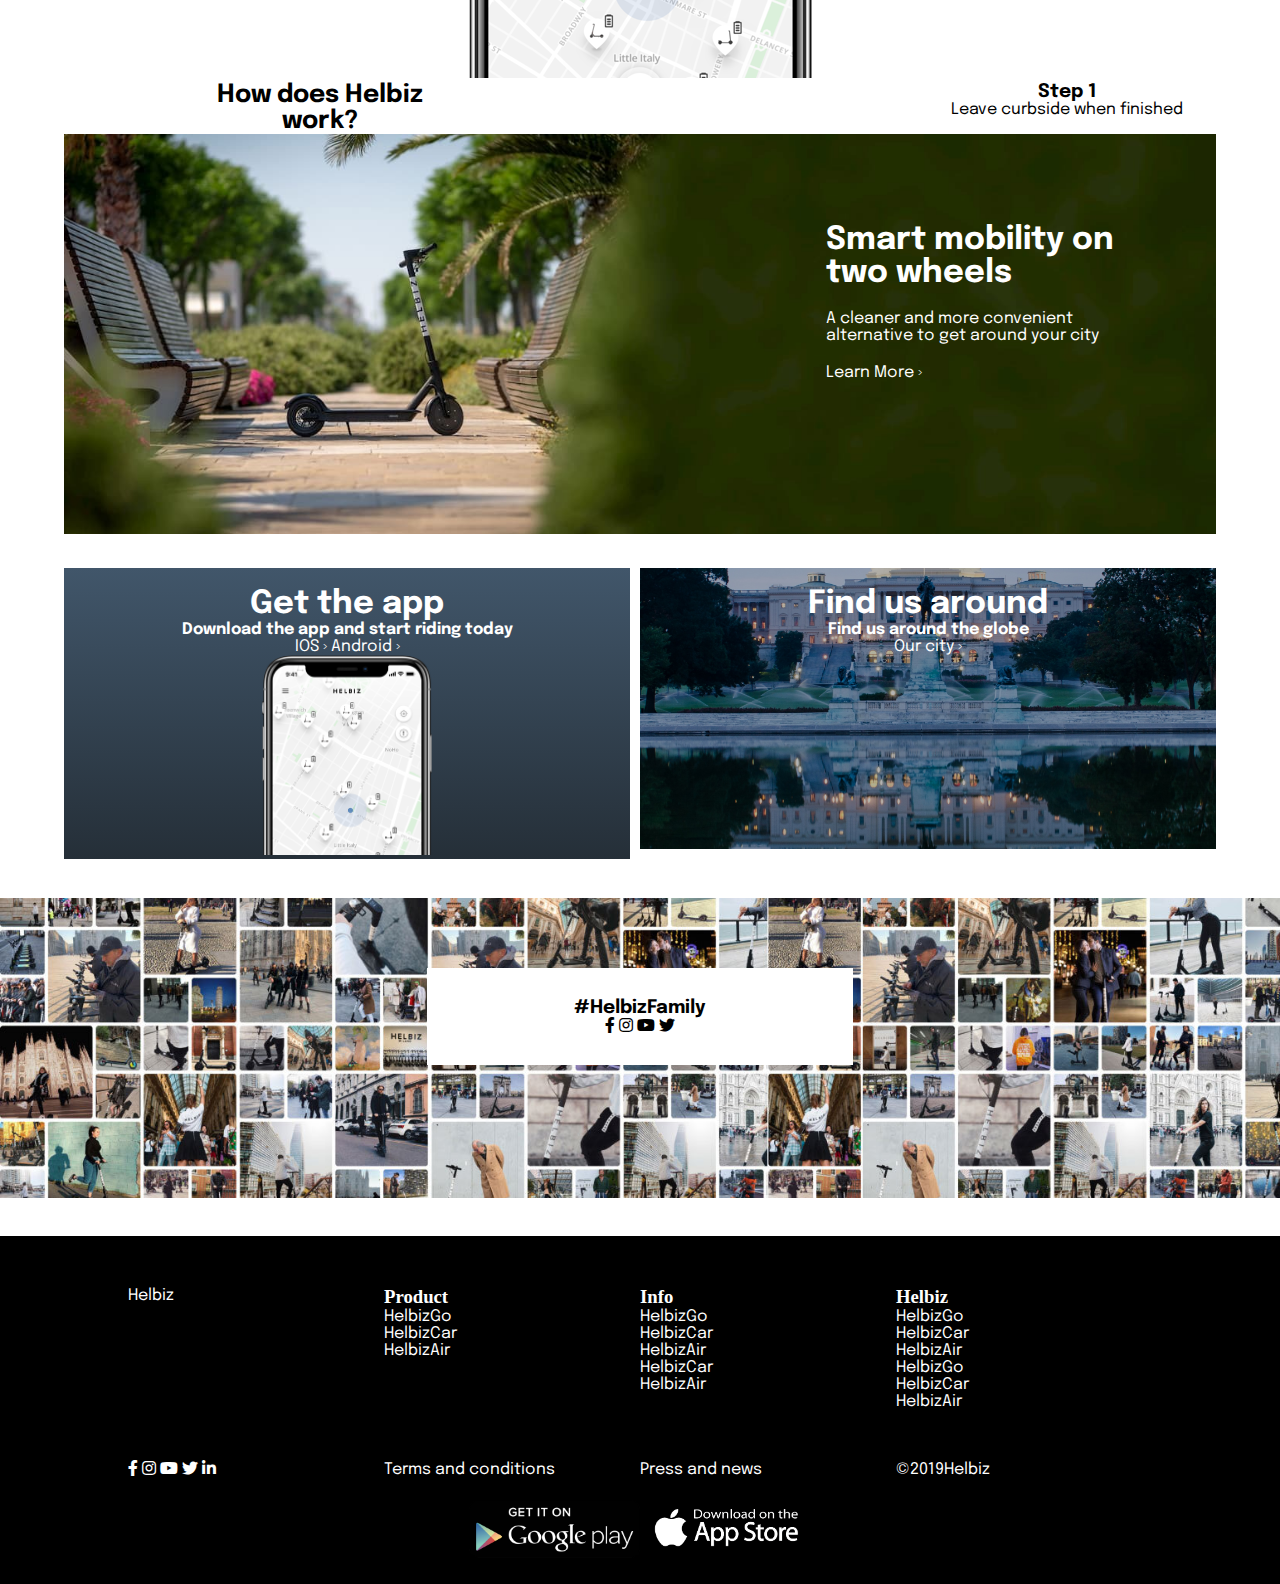
==== commit 7da7e901: "version large" ====
--- a/index.html
+++ b/index.html
@@ -101,35 +101,31 @@
 
 
         <!-- sezione smarthphone swipe -->
-        <section class="margin-top">
-          <div class="row">
-            <div class="col-xs-12 col-md-12 col-lg-12">
-              <div id="phone-swipe-top">
-              </div>
-
-            </div>
-
-          </div>
-
-          <div class="row">
-            <div class="col-xs-12 col-md-12 col-lg-offset-3 col-lg-2">
-              <div class="phone-swipe-left">
-                <h2>How does helbiz work?</h2>
-              </div>
-            </div>
-
-            <div class="col-xs-12 col-md-12 col-lg-2">
+        <section class="margin-top old-phone">
+
+          <div class="row">
+
+            <div class="col-lg-12">
               <div class="phone-swipe-center">
-                <img src="img/iphone.png" alt="iphone-helbiz">
-              </div>
-            </div>
-
-            <div class="col-xs-12 col-md-12 col-lg-2">
-              <div class="phone-swipe-right">
-                <h4>Step 1</h4>
-                <span>Leave curbside when finished</span>
-              </div>
-
+                <img src="img/iphone.png" alt="">
+
+                <div class="row">
+                  <div class="col-lg-offset-2 col-lg-2">
+                    <div id="phone-sx">
+                      <span>How does Helbiz work?</span>
+                    </div>
+                  </div>
+
+                  <div class="col-lg-offset-4 col-lg-4">
+                    <div id="phone-dx">
+                      <h3>Step 1</h3>
+                      <span>Leave curbside when finished</span>
+                    </div>
+
+                  </div>
+
+                </div>
+              </div>
             </div>
 
           </div>
@@ -153,36 +149,37 @@
                 </div>
 
               </div>
-
-            </div>
-
-            <div class="col-xs-12 col-md-6 col-lg-6">
-              <div class="pubblicità-bottom left">
-                <h1>Get the app</h1>
-                <h4>Download the app and start riding today</h4>
-                <a href="#pubblicità">IOS &rsaquo;</a>
-                <a href="#pubblicità">Android &rsaquo;</a>
-                <div class="row">
-                  <div class="col-xs-12 col-md-12 col-lg-12">
-                    <div id="iphone">
-                      <img src="img/iphone.png" alt="">
-                    </div>
-                  </div>
-                </div>
-              </div>
-
-            </div>
-
-            <div class="col-xs-12 col-md-6 col-lg-6">
-              <div class="pubblicità-bottom right">
-                <h1>Find us around</h1>
-                <h4>Find us around the globe</h4>
-                <a href="#pubblicità">Our city &rsaquo;</a>
-              </div>
-
-            </div>
-
-          </div>
+            </div>
+          </div>
+
+            <div class="row margin-top">
+              <div class="col-xs-12 col-md-6 col-lg-6">
+                <div class="pubblicità-bottom left">
+                  <h1>Get the app</h1>
+                  <h4>Download the app and start riding today</h4>
+                  <a href="#pubblicità">IOS &rsaquo;</a>
+                  <a href="#pubblicità">Android &rsaquo;</a>
+                  <div class="row">
+                    <div class="col-xs-12 col-md-12 col-lg-12">
+                      <div id="iphone">
+                        <img src="img/iphone.png" alt="">
+                      </div>
+                    </div>
+                  </div>
+                </div>
+
+              </div>
+
+              <div class="col-xs-12 col-md-6 col-lg-6">
+                <div class="pubblicità-bottom right">
+                  <h1>Find us around</h1>
+                  <h4>Find us around the globe</h4>
+                  <a href="#pubblicità">Our city &rsaquo;</a>
+                </div>
+              </div>
+
+            </div>
+
         </section>
 
         <!-- sezione social -->
--- a/css/style.css
+++ b/css/style.css
@@ -123,7 +123,7 @@
 
 /* section phone swipe */
 
-#phone-swipe-top  {
+.old-phone {
   background-image: url("../img/anziano.jpg");
   height:500px;
   background-position: bottom;
@@ -131,9 +131,20 @@
 }
 
 .phone-swipe-center {
-  position: relative;
-}
-
+  margin-top: 20%;
+  height: 100px;
+  text-align: center;
+}
+
+#phone-sx {
+  text-align: center;
+  font-size:25px;
+  font-weight: bold;
+}
+
+#phone-dx {
+  text-align: center;
+}
 
 /* sezione pubblicità */
 
@@ -160,13 +171,14 @@
 }
 .left {
     background: linear-gradient(#41566a,#252f38);
+    margin-right: 10px;
 }
 
 .right {
   background-image: url("../img/city.jpg");
   background-size: cover;
   background-position: center;
-  height: 286px;
+  height: 281px;
 }
 
 a[href="#pubblicità"] {
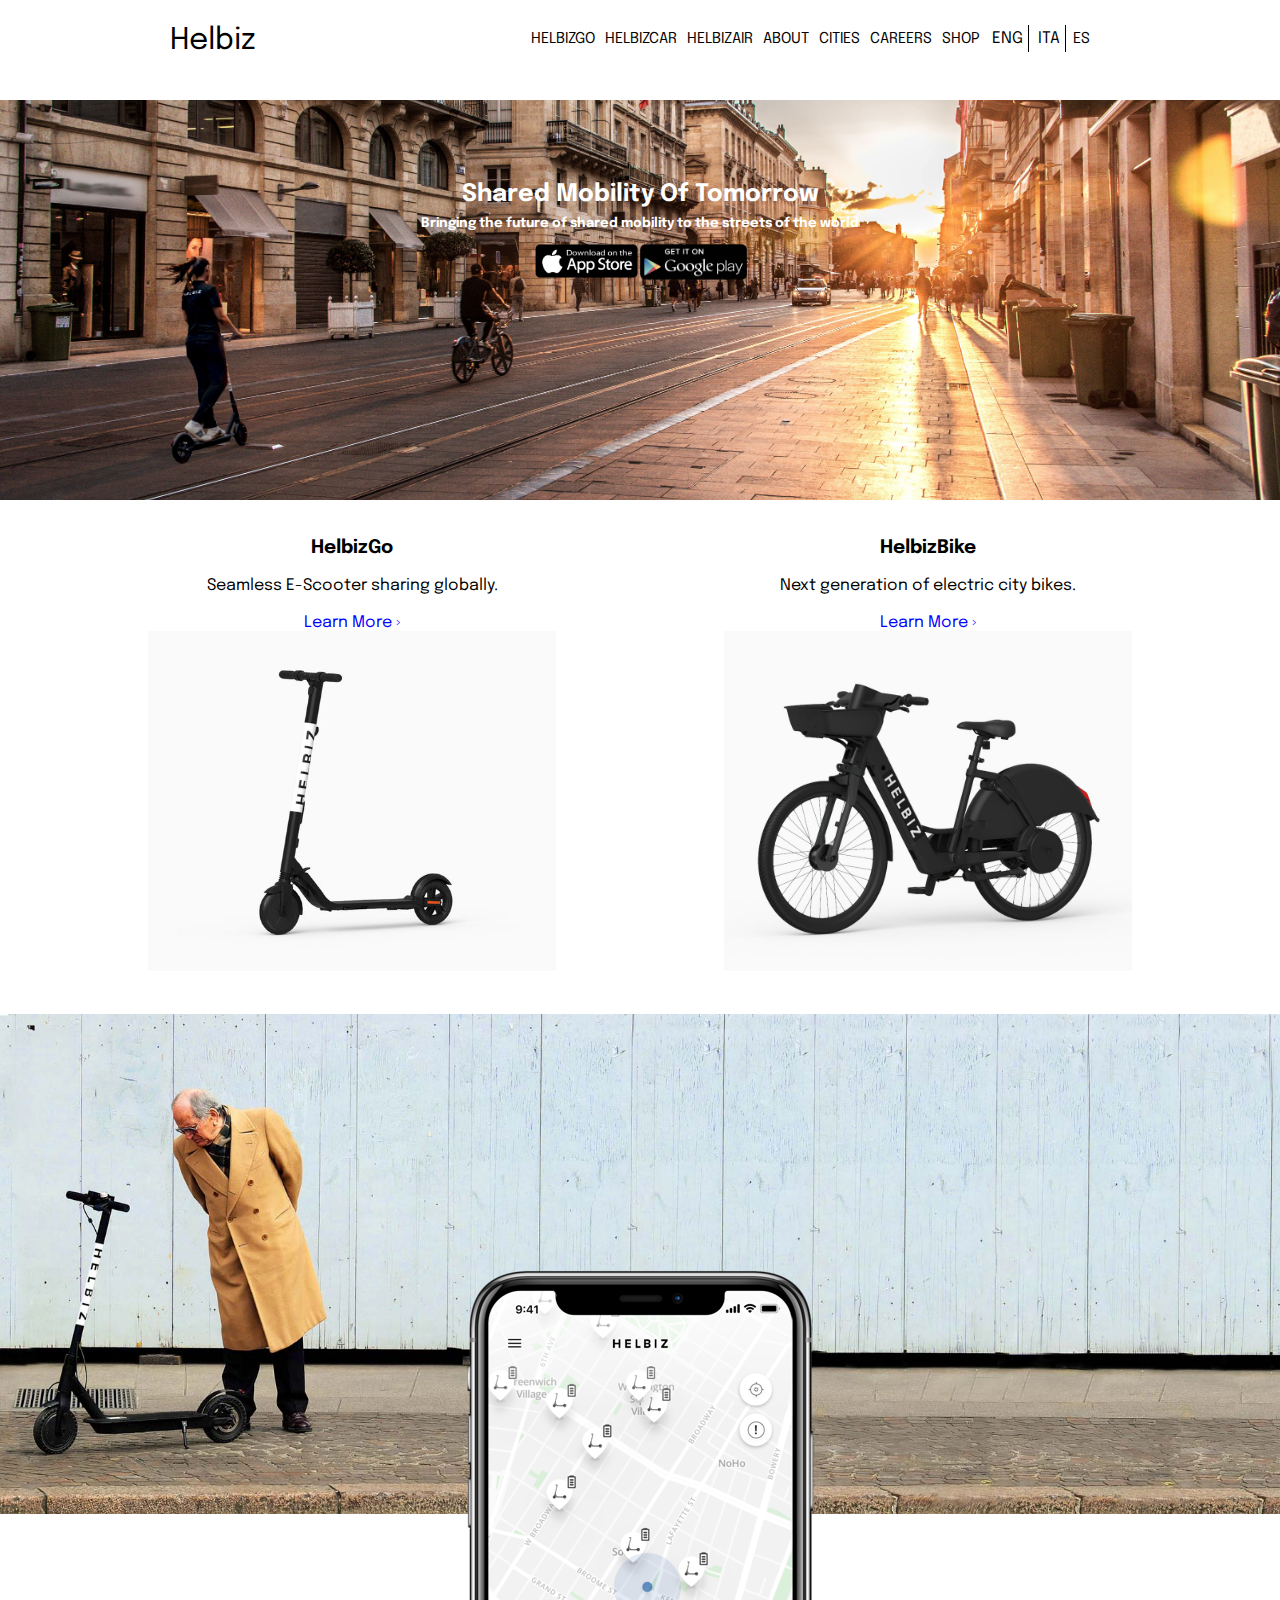
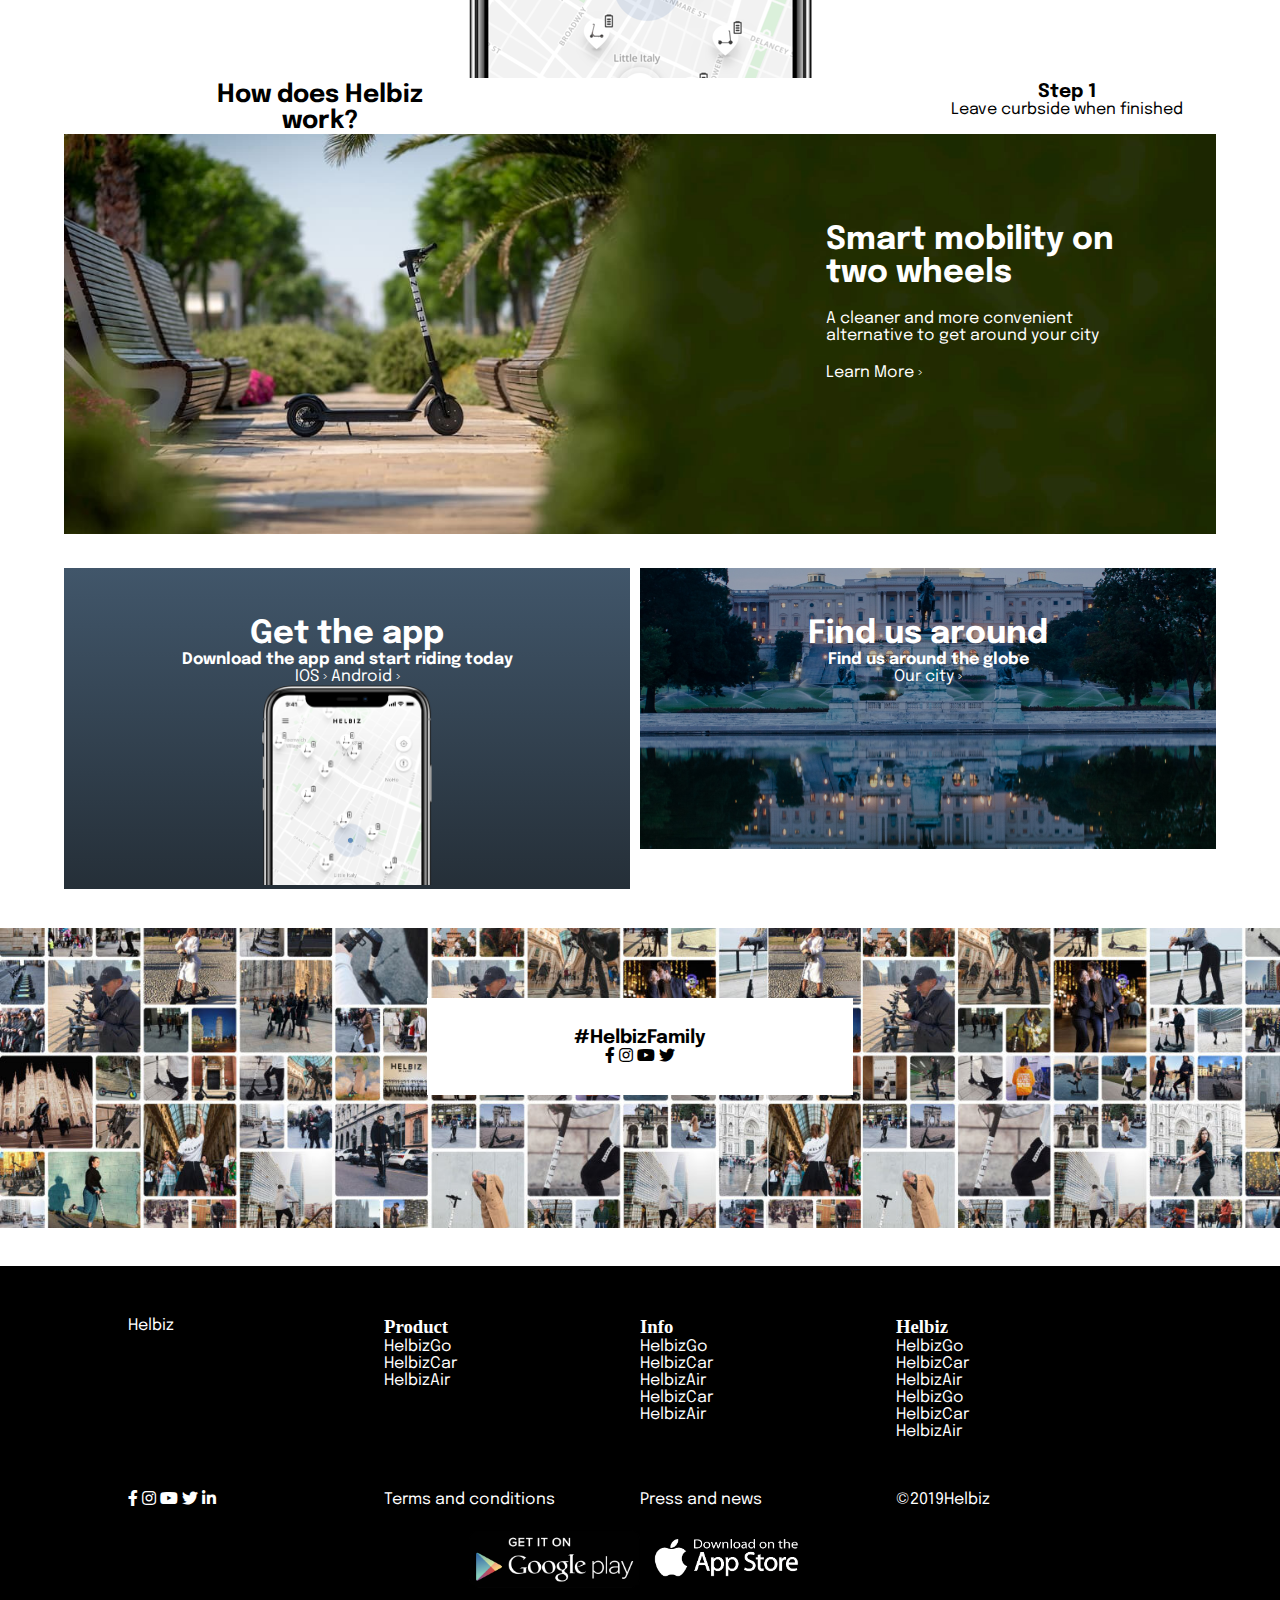
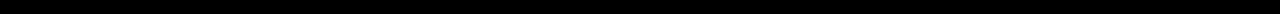
==== commit 14c3923b: "esercizio completo senza menu hamburguer" ====
--- a/index.html
+++ b/index.html
@@ -17,12 +17,12 @@
       <header>
         <nav id="nav-large" class="centratura1">
           <div class="row">
-						<div class="col-xs-2 col-md-2  col-lg-2 ">
+						<div class="col-xs-1 col-md-2  col-lg-2 ">
               <div id="bottone">
                 <a href="#">Helbiz</a>
               </div>
 						</div>
-						<div class="col-xs-8  col-xs-offset-2 col-md-8 col-md-offset-2 col-lg-8 col-lg-offset-2">
+						<div class="col-xs-12  col-md-8 col-md-offset-2  col-lg-8 col-lg-offset-2">
               <div id="list">
                 <a href="#listati">HELBIZGO</a>
                 <a href="#listati">HELBIZCAR</a>
@@ -49,13 +49,13 @@
                 <h2>Shared Mobility Of Tomorrow</h2>
                 <h5>Bringing the future of shared mobility to the streets of the world</h5>
                 <div class="row">
-                  <div class="col-lg-offset-4 col-lg-2">
+                  <div class="col-xs-offset-4 col-xs-2 col-md-offset-4 col-md-2 col-lg-offset-4 col-lg-2">
                     <div class="jumbo-store">
                       <a href="#store"><img src="img/apple.png" alt="applestore"></a>
                     </div>
                   </div>
 
-                  <div class="col-lg-2">
+                  <div class="col-xs-2 col-md-2 col-lg-2">
                     <div class="jumbo-store">
                       <a href="#store"><img src="img/google.png" alt="googleplay"></a>
                     </div>
@@ -105,18 +105,18 @@
 
           <div class="row">
 
-            <div class="col-lg-12">
+            <div class="col-md-12 col-lg-12">
               <div class="phone-swipe-center">
                 <img src="img/iphone.png" alt="">
 
                 <div class="row">
-                  <div class="col-lg-offset-2 col-lg-2">
+                  <div class="col-xs-12 col-md-12 col-lg-offset-2 col-lg-2">
                     <div id="phone-sx">
                       <span>How does Helbiz work?</span>
                     </div>
                   </div>
 
-                  <div class="col-lg-offset-4 col-lg-4">
+                  <div class="col-xs-12 col-md-12 col-lg-offset-4 col-lg-4">
                     <div id="phone-dx">
                       <h3>Step 1</h3>
                       <span>Leave curbside when finished</span>
@@ -187,7 +187,7 @@
           <div class="row">
               <div class="row pachwork">
                 <div class="col-xs-offset-2 col-xs-8 col-xs-offset-2 col-md-offset-3 col-md-6 col-md-offset-3 col-lg-offset-4 col-lg-4 col-lg-offset-4">
-                  <div class="pachwork-text">
+                  <div id="pachwork-text">
                     <h3> &num;HelbizFamily</h3>
                     <i class="fab fa-facebook-f"></i>
                     <i class="fab fa-instagram"></i>
@@ -252,7 +252,7 @@
 
             <div class="row padding-footer">
               <div class="col-xs-12 col-md-12 col-lg-3">
-                <div>
+                <div id="icons">
                   <i class="fab fa-facebook-f"></i>
                   <i class="fab fa-instagram"></i>
                   <i class="fab fa-youtube"></i>
@@ -262,15 +262,24 @@
               </div>
 
               <div class="col-xs-4 col-md-4 col-lg-3">
-                <a href="#lista3">Terms and conditions</a>
+                <div class="conditions">
+                  <a href="#lista3">Terms and conditions</a>
+                </div>
+
               </div>
 
               <div class="col-xs-4 col-md-4 col-lg-3">
-                <a href="#lista3">Press and news</a>
+                <div class="conditions">
+                  <a href="#lista3">Press and news</a>
+                </div>
+
               </div>
 
               <div class="col-xs-4 col-md-4 col-lg-3">
-                <a href="#lista3">&copy;2019Helbiz</a>
+                <div class="conditions">
+                  <a href="#lista3">&copy;2019Helbiz</a>
+                </div>
+
               </div>
 
             </div>
--- a/css/style.css
+++ b/css/style.css
@@ -7,14 +7,6 @@
 .container-full-width {
   font-family: 'Epilogue', sans-serif;
 }
-
-/* debug */
-[class*="col-"] {
-  /* background-color: pink; */
-  /* min-height: 100px; */
-  /* border: 1px solid black; */
-}
-
 
 
 /* per centrare footer e header */
@@ -48,7 +40,7 @@
   padding-top: 100px;
 }
 
-/* link helbiz */
+/* link nav helbiz */
 
 #bottone {
   padding-top: 25px;
@@ -80,7 +72,7 @@
 /* jumbotron */
 #jumbo {
   padding-top: 50px;
-  min-height: 400px;
+  height: 400px;
   background-image: url("../img/jumbo.jpg");
   background-size: cover;
   background-position: center;
@@ -103,6 +95,7 @@
   max-width: 100%;
 }
 
+/* sezione prodotti */
 .prodotti {
   text-align: center;
 }
@@ -130,6 +123,7 @@
   background-size: cover;
 }
 
+/* settaggi immagine iphone sovrapposto al background */
 .phone-swipe-center {
   margin-top: 20%;
   height: 100px;
@@ -148,6 +142,7 @@
 
 /* sezione pubblicità */
 
+/* sezione pubblicità superiore */
 #pubblicità-top {
   background-image: url("../img/scooter.jpg");
   background-size: cover;
@@ -164,11 +159,13 @@
   margin: 20px 0;
 }
 
+/* sezione pubblicità inferiore */
 .pubblicità-bottom {
   text-align: center;
   color: white;
-  padding-top: 20px;
-}
+  padding-top: 50px;
+}
+
 .left {
     background: linear-gradient(#41566a,#252f38);
     margin-right: 10px;
@@ -185,6 +182,7 @@
   color: white;
 }
 
+/* img pubblicità left */
 #iphone {
   text-align: center;
 }
@@ -201,7 +199,7 @@
   height: 300px;
 }
 
-.pachwork-text {
+#pachwork-text {
   background-color: white;
   margin-top: 70px;
   padding: 30px 0;
@@ -218,6 +216,7 @@
   padding-top: 50px;
 }
 
+/* liste */
 a[href="#footer-button"] {
   color: white;
 }
@@ -229,5 +228,116 @@
 
 a[href="#lista3"] {
   color: white;
-
-}
+}
+
+/* media query xs */
+@media all and (max-width: 768px) {
+  #jumbo-text {
+    font-size: 20px;
+  }
+
+  .prodotti > img {
+    width: 300px;
+  }
+
+  .prodotti {
+    font-size: 20px;
+  }
+
+  .old-phone {
+    height: 200px;
+  }
+
+  .phone-swipe-center > img {
+    width: 200px;
+  }
+
+  #phone-sx {
+    font-size: 40px;
+  }
+
+  #phone-dx {
+    font-size: 20px;
+  }
+
+  .pubblicità-bottom {
+    font-size: 30px;
+    padding-top: 10px;
+  }
+
+  #pachwork-text {
+    font-size: 50px;
+  }
+
+  .footer-list {
+    margin-top: 20px;
+    text-align: center;
+  }
+
+  #bottone-footer {
+    text-align: center;
+  }
+  a[href="#footer-button"] {
+    font-size: 30px;
+  }
+
+  #icons {
+    font-size: 30px;
+    text-align: center;
+    margin-bottom: 10px;
+  }
+
+  .conditions {
+    text-align: center;
+  }
+
+}
+
+
+/* media query md */
+@media all and (min-width: 769px) and (max-width: 992px) {
+  #jumbo-text {
+    font-size: 30px;
+  }
+
+  .old-phone {
+    height: 300px;
+  }
+
+  .phone-swipe-center > img {
+    width: 200px;
+  }
+
+
+  #phone-sx {
+    font-size: 40px;
+  }
+
+  #phone-dx {
+    font-size: 20px;
+  }
+
+  #pachwork-text {
+    font-size: 30px;
+  }
+
+  .footer-list {
+    margin-top: 20px;
+    text-align: center;
+  }
+
+  #bottone-footer {
+    text-align: center;
+  }
+
+  #icons {
+    font-size: 30px;
+    text-align: center;
+    margin-bottom: 10px;
+  }
+
+  .conditions {
+    text-align: center;
+  }
+
+}
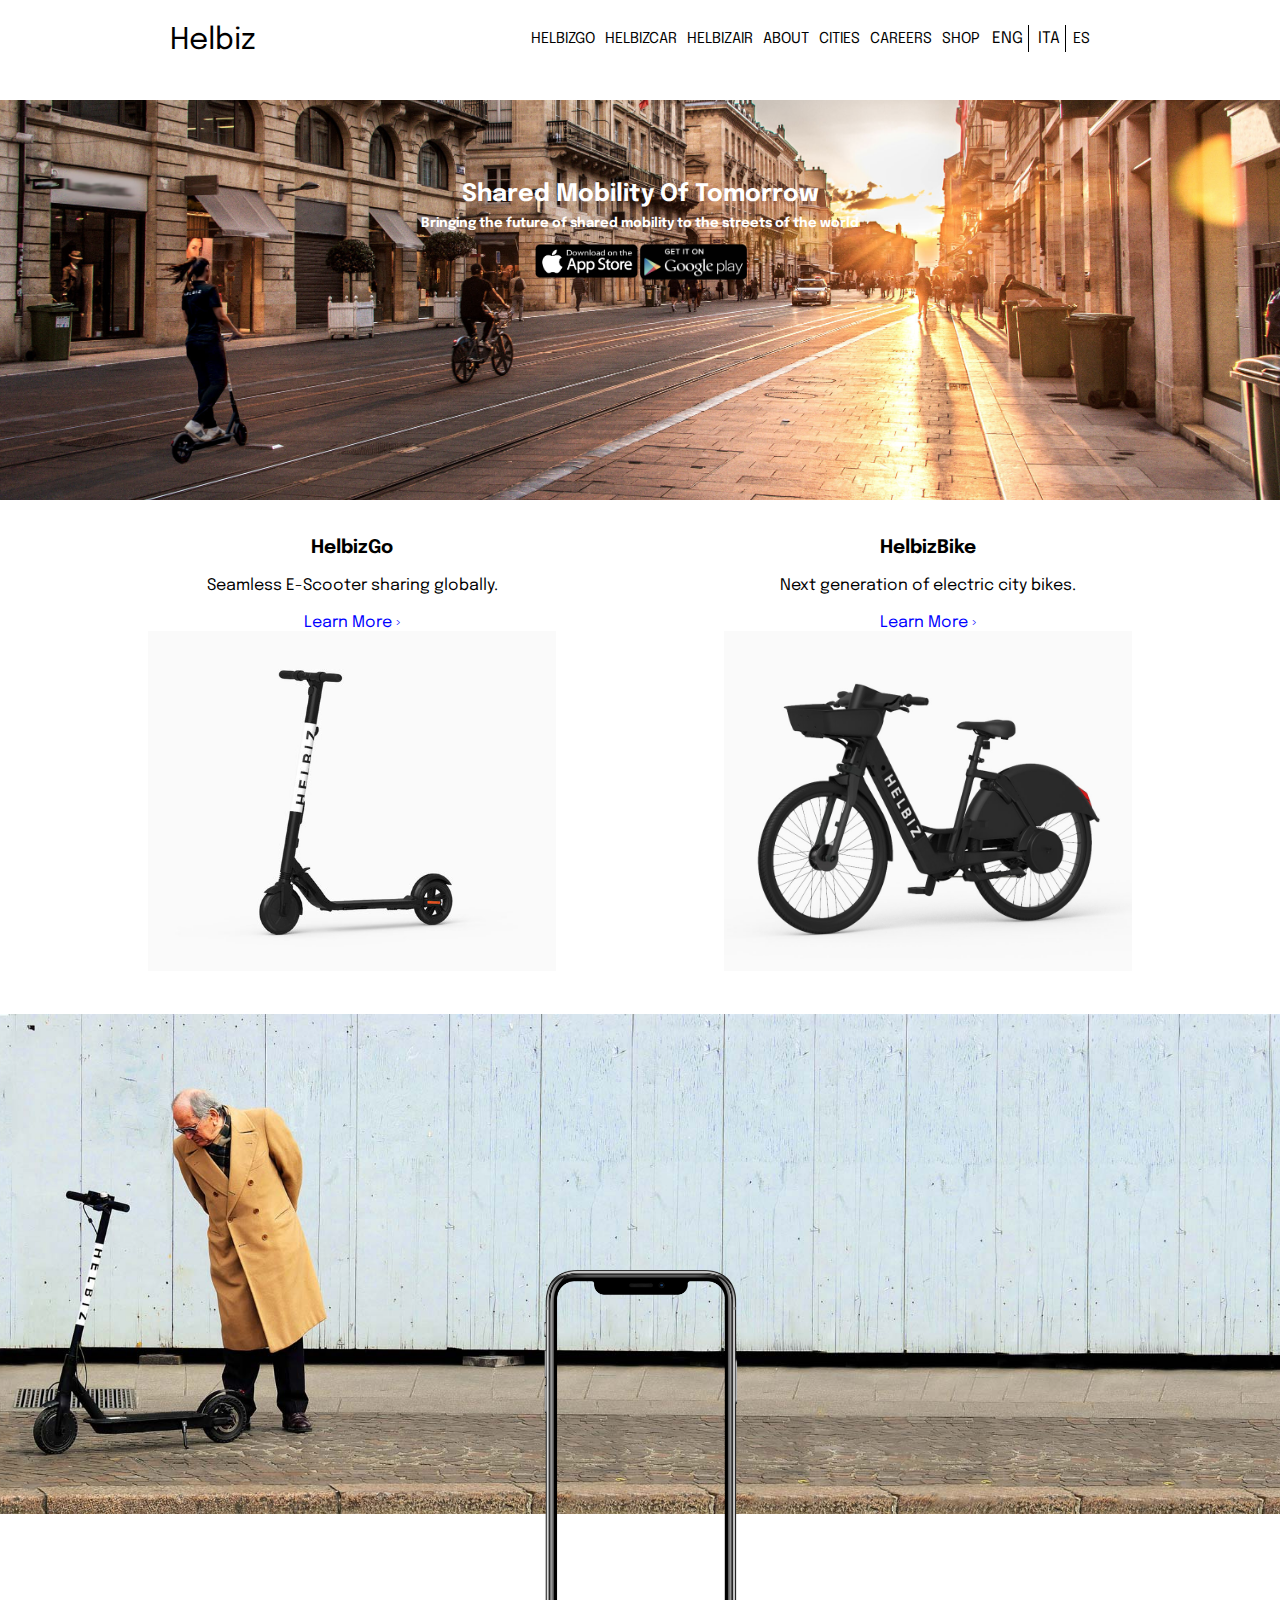
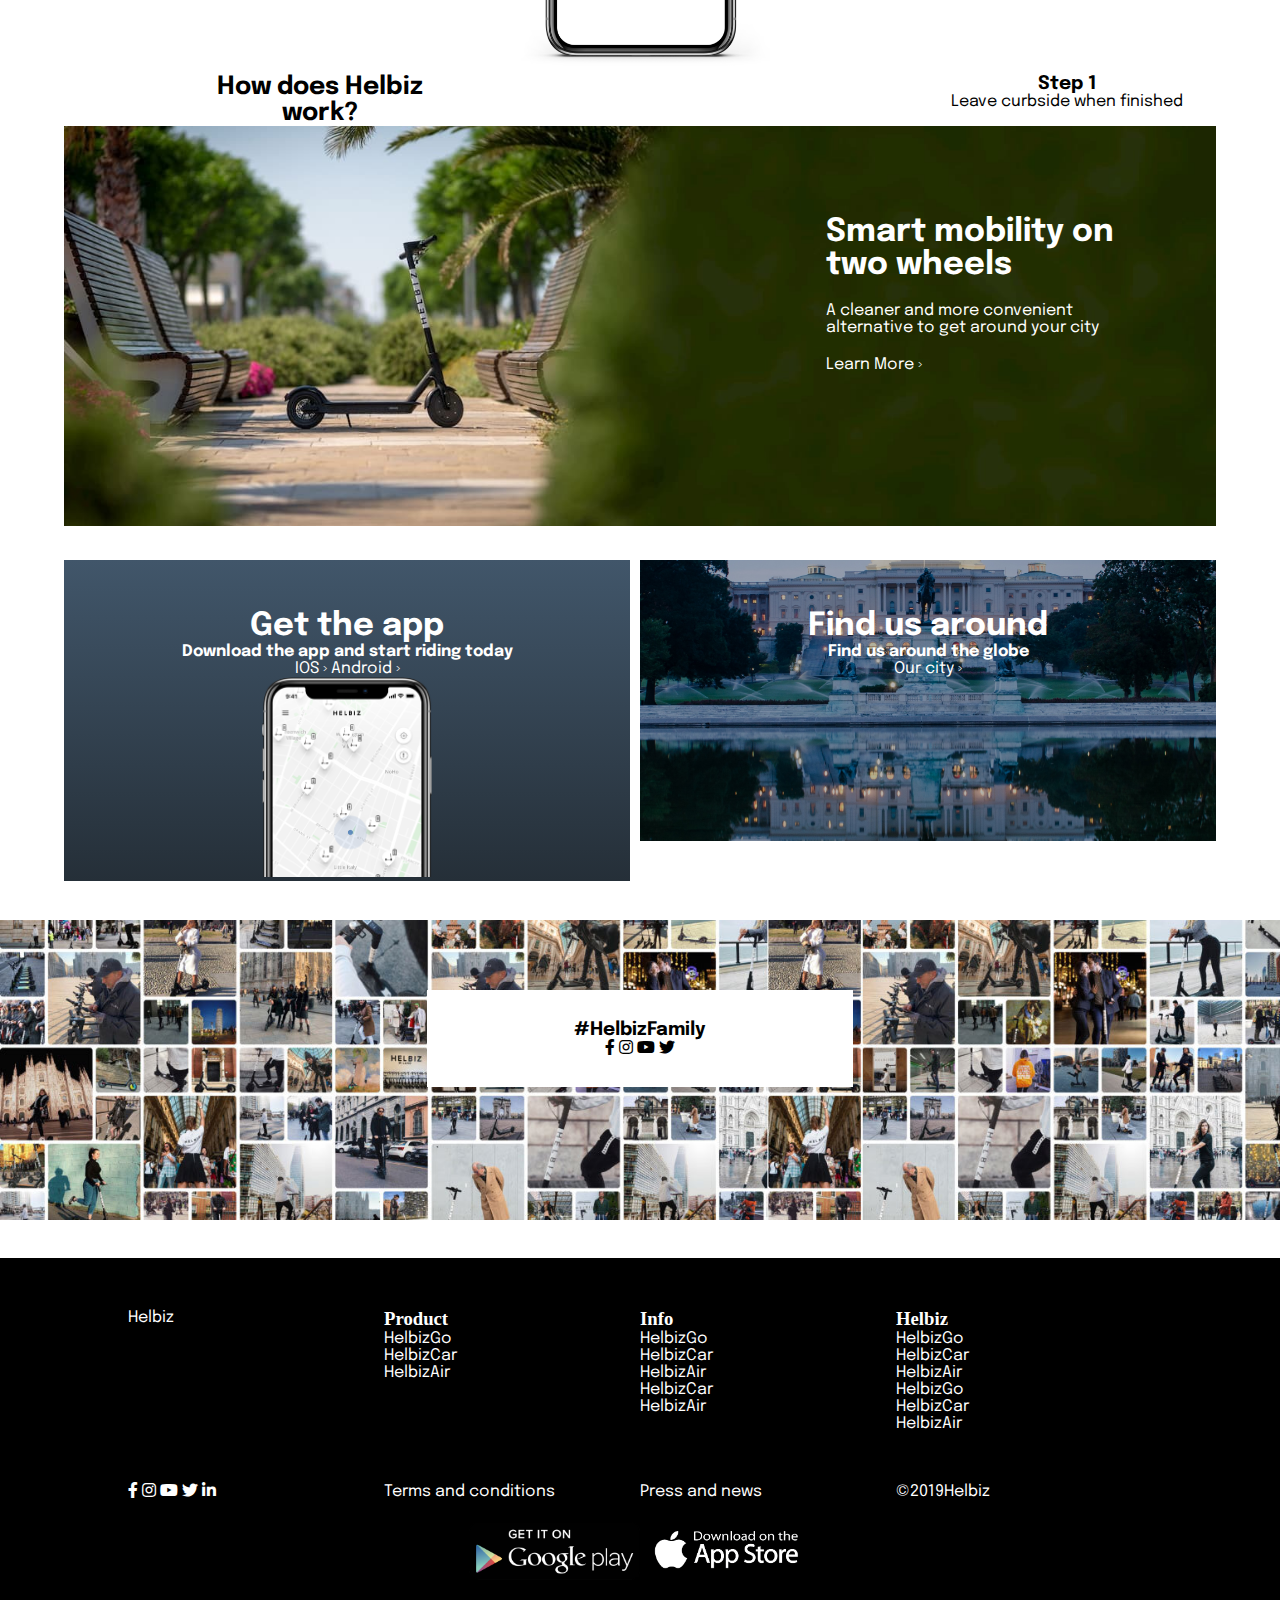
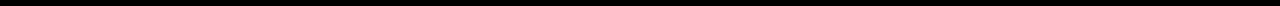
==== commit 26843f46: "correzione img iphone trasparente" ====
--- a/index.html
+++ b/index.html
@@ -107,7 +107,7 @@
 
             <div class="col-md-12 col-lg-12">
               <div class="phone-swipe-center">
-                <img src="img/iphone.png" alt="">
+                <img src="img/iphone2.png" alt="">
 
                 <div class="row">
                   <div class="col-xs-12 col-md-12 col-lg-offset-2 col-lg-2">
--- a/css/style.css
+++ b/css/style.css
@@ -130,6 +130,10 @@
   text-align: center;
 }
 
+.phone-swipe-center > img {
+  height: 400px;
+}
+
 #phone-sx {
   text-align: center;
   font-size:25px;
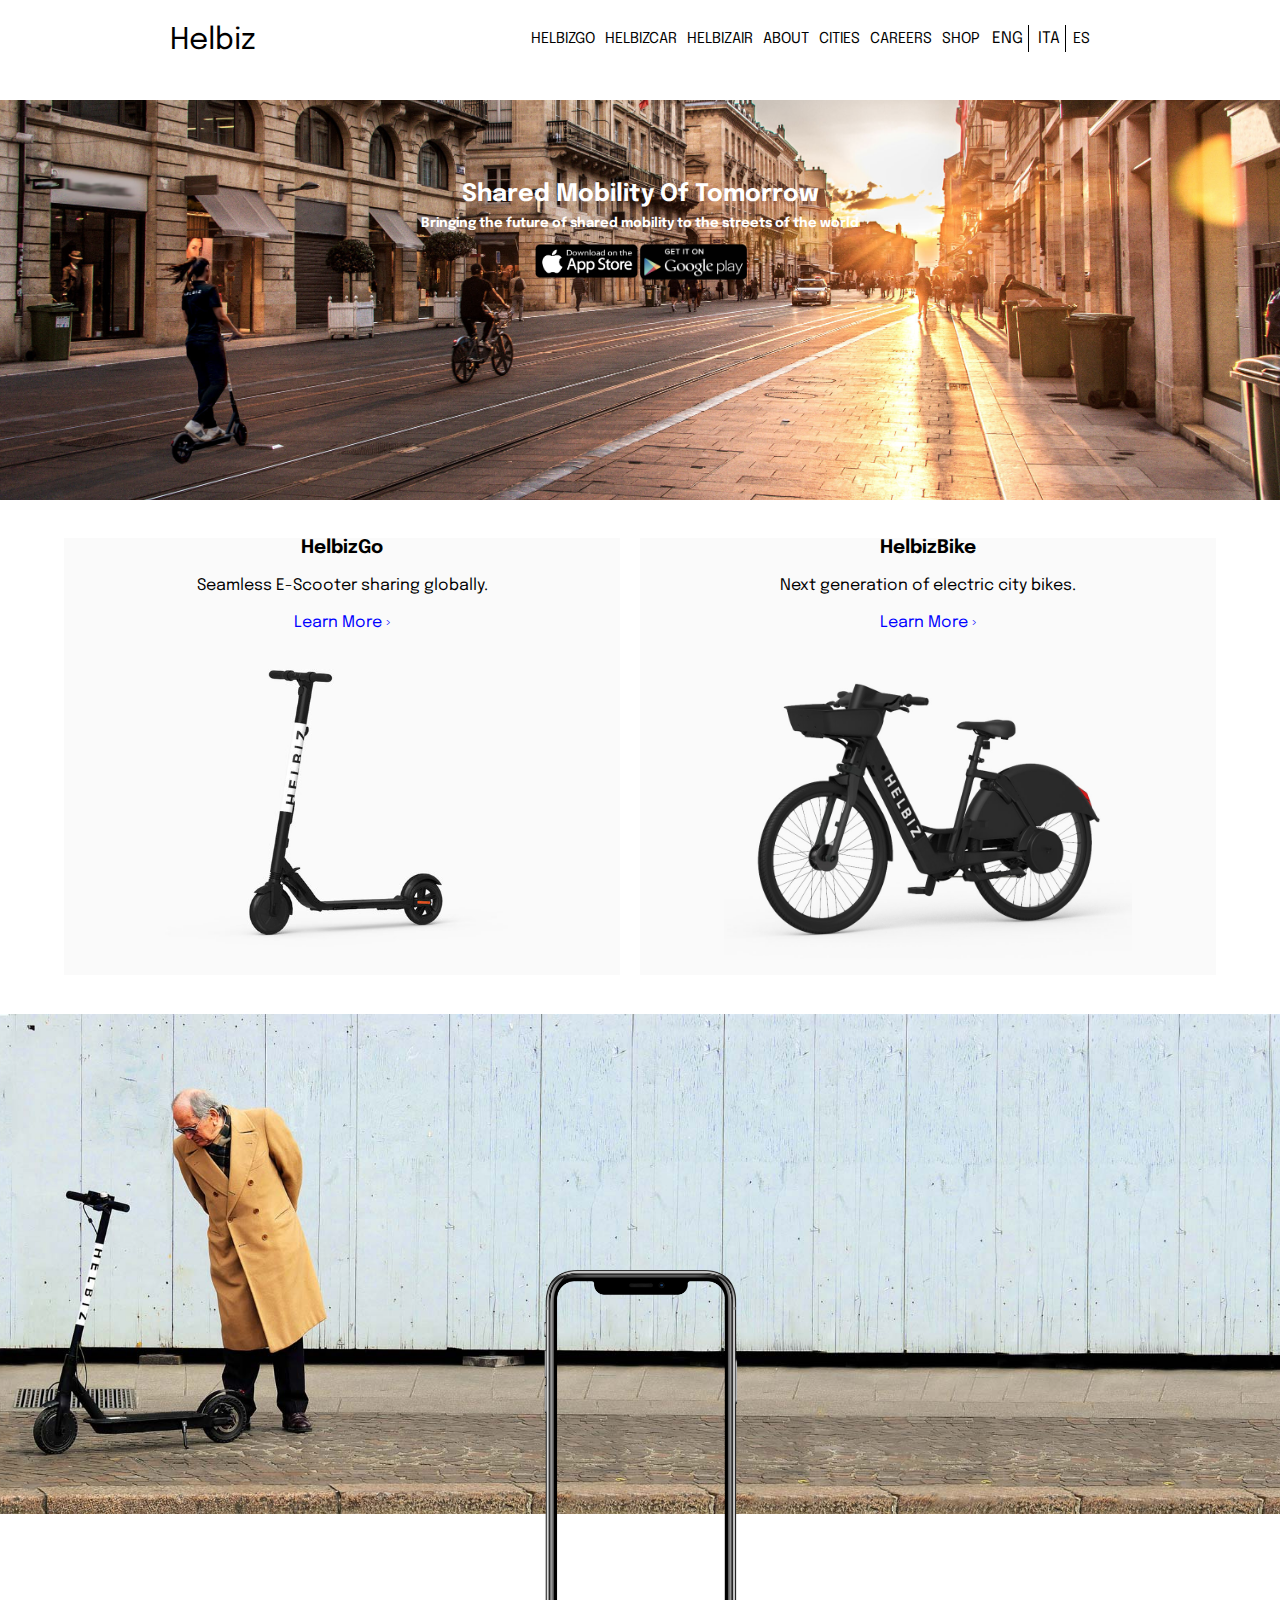
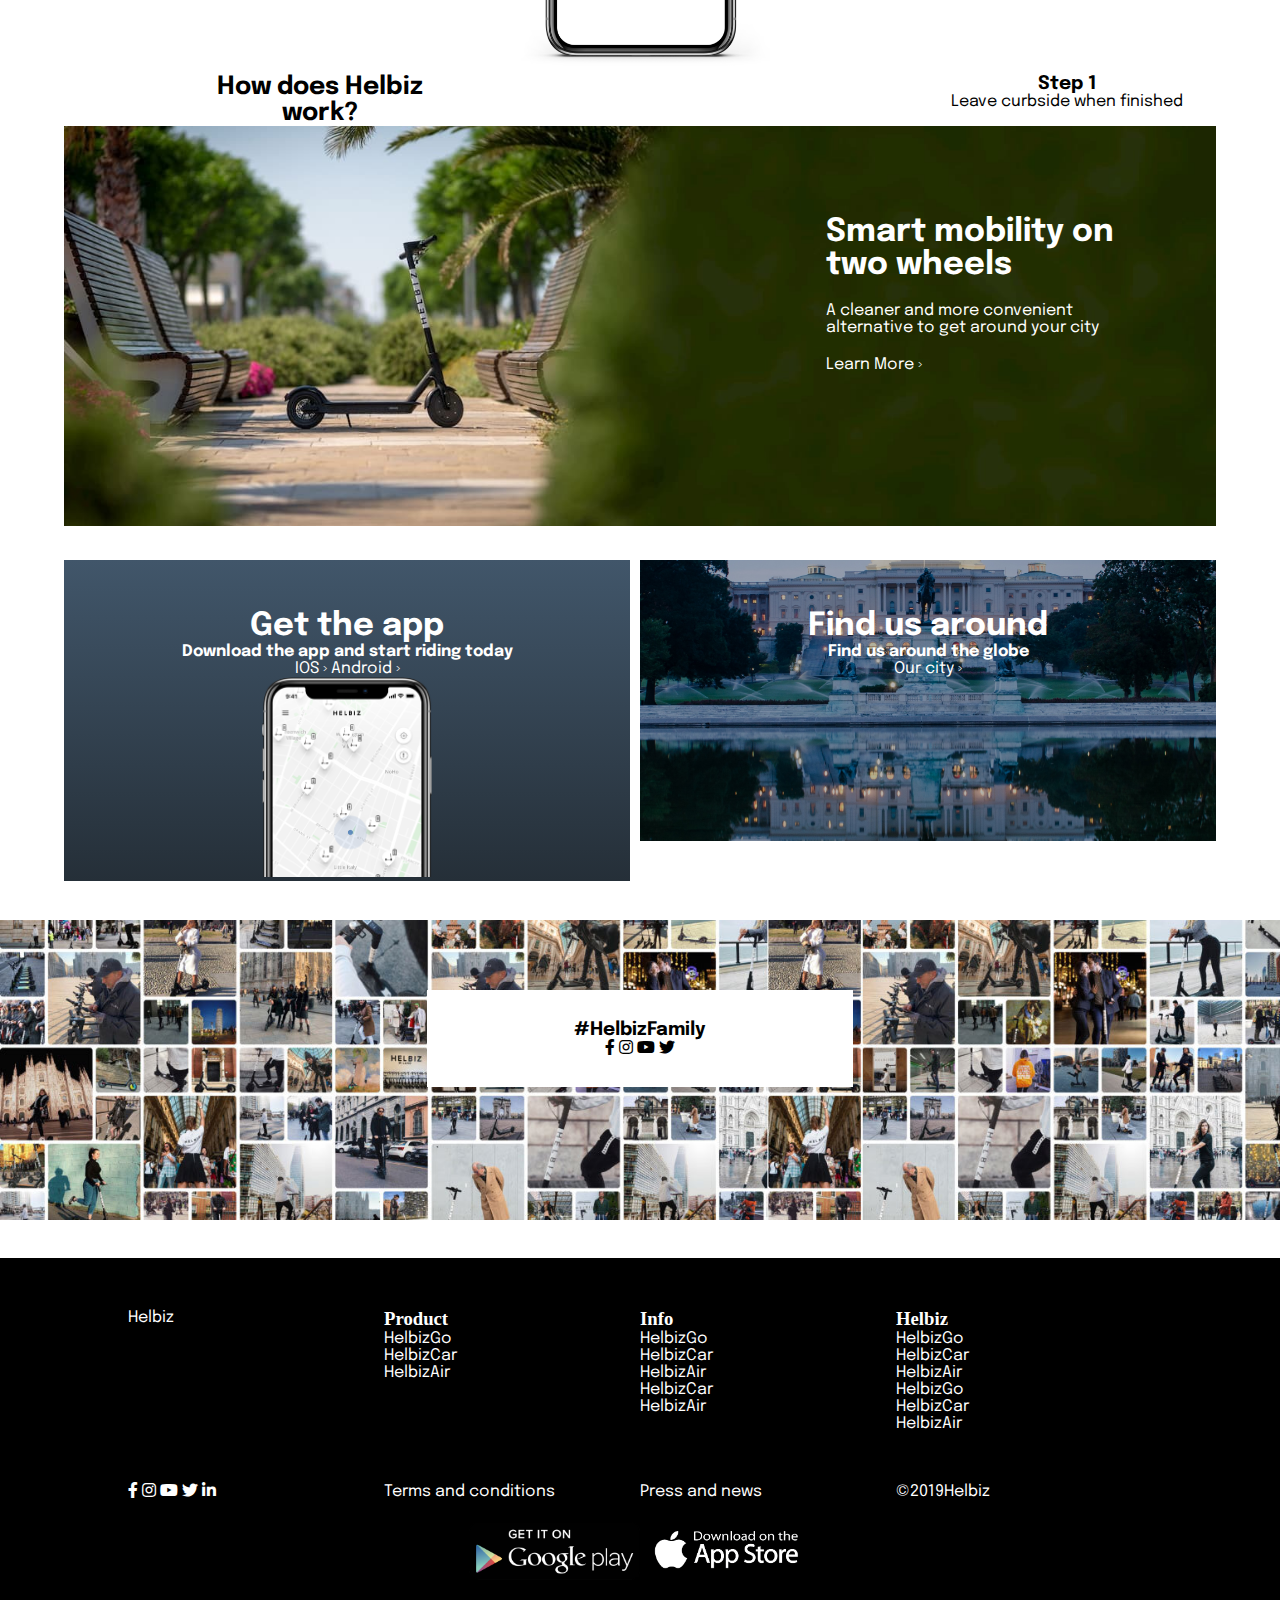
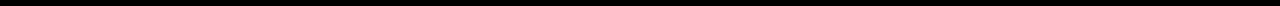
==== commit f8998b37: "correzione colore sfondo prodotti" ====
--- a/index.html
+++ b/index.html
@@ -75,7 +75,7 @@
         <section class="centratura2 margin-top">
           <div class="row">
             <div class="col-xs-12  col-md-6  col-lg-6 ">
-              <div class="prodotti">
+              <div class="prodotti sinistro">
                 <h3>HelbizGo</h3>
                 <span>Seamless E-Scooter sharing globally.</span>
                 <a href="#prodotti">Learn More &rsaquo;</a>
--- a/css/style.css
+++ b/css/style.css
@@ -98,6 +98,11 @@
 /* sezione prodotti */
 .prodotti {
   text-align: center;
+  background-color: rgb(250, 250, 250);
+}
+
+.sinistro {
+  margin-right: 20px;
 }
 
 .prodotti span {
